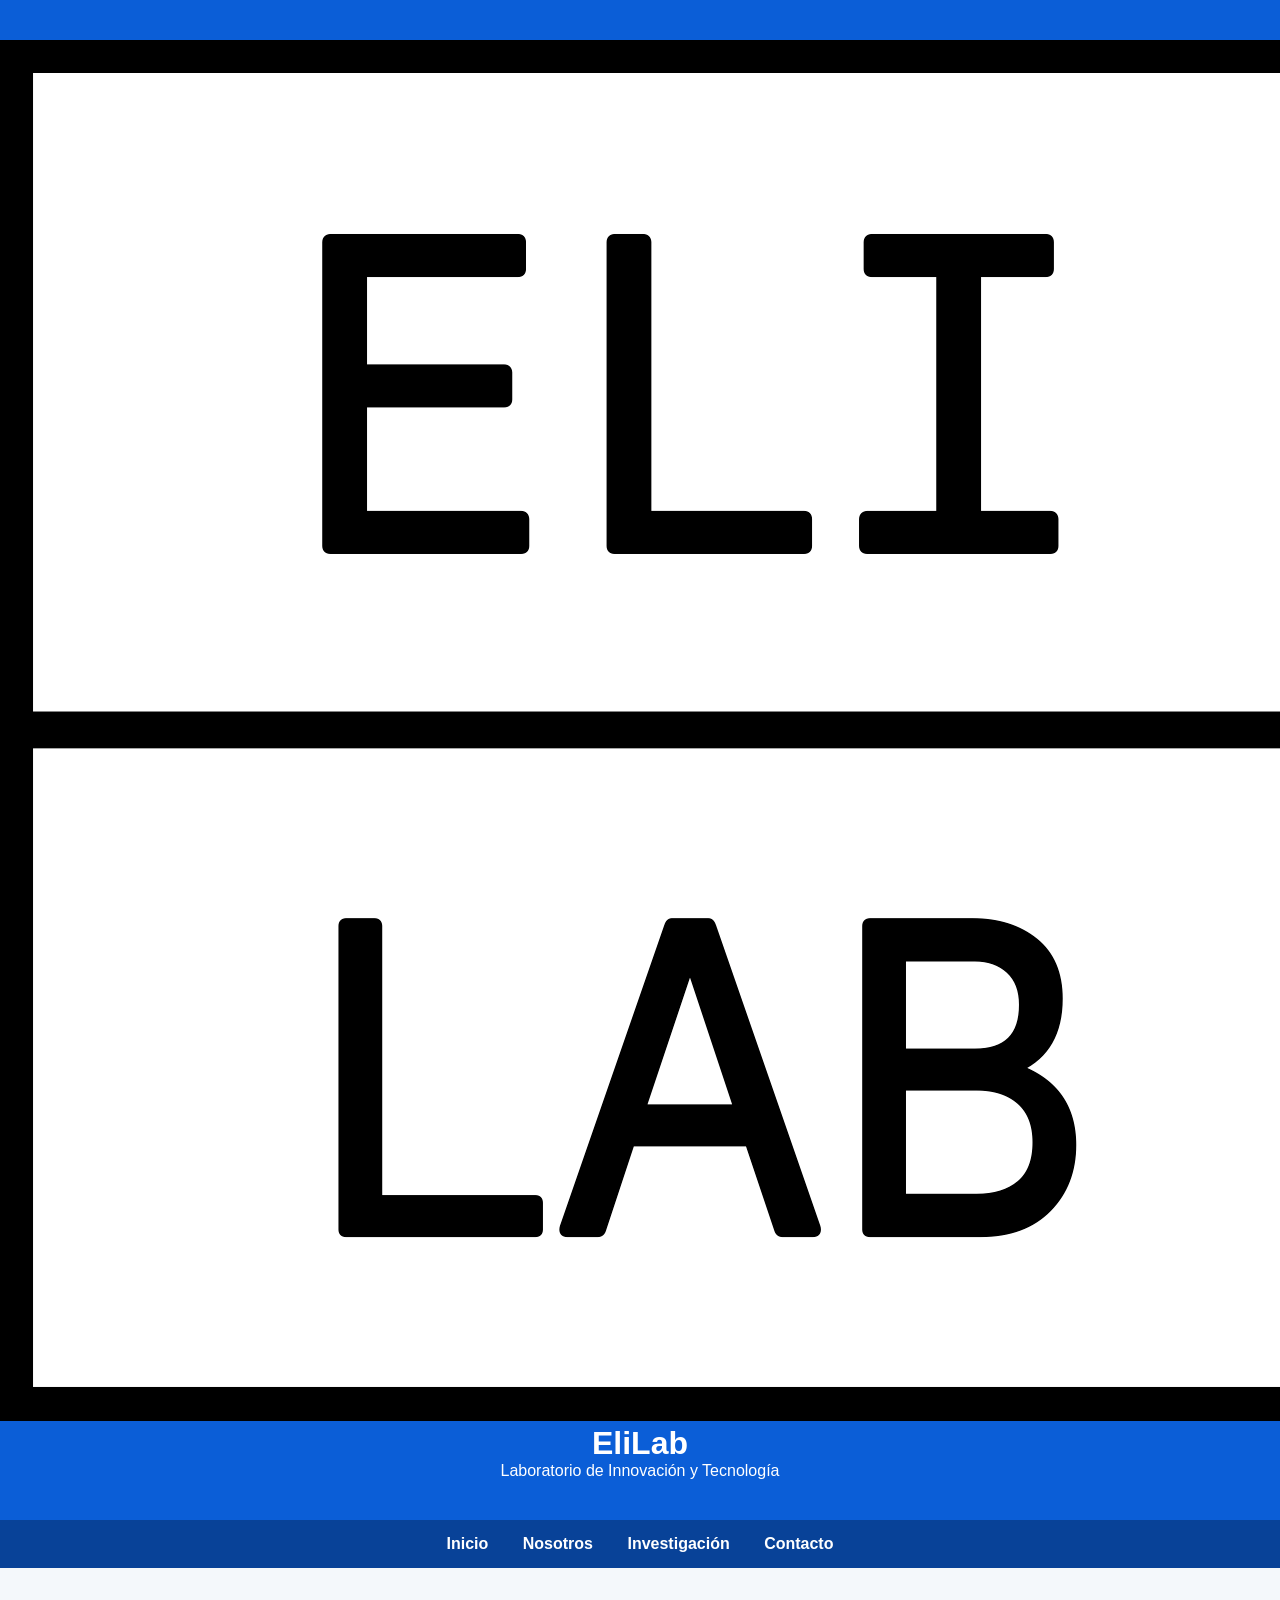
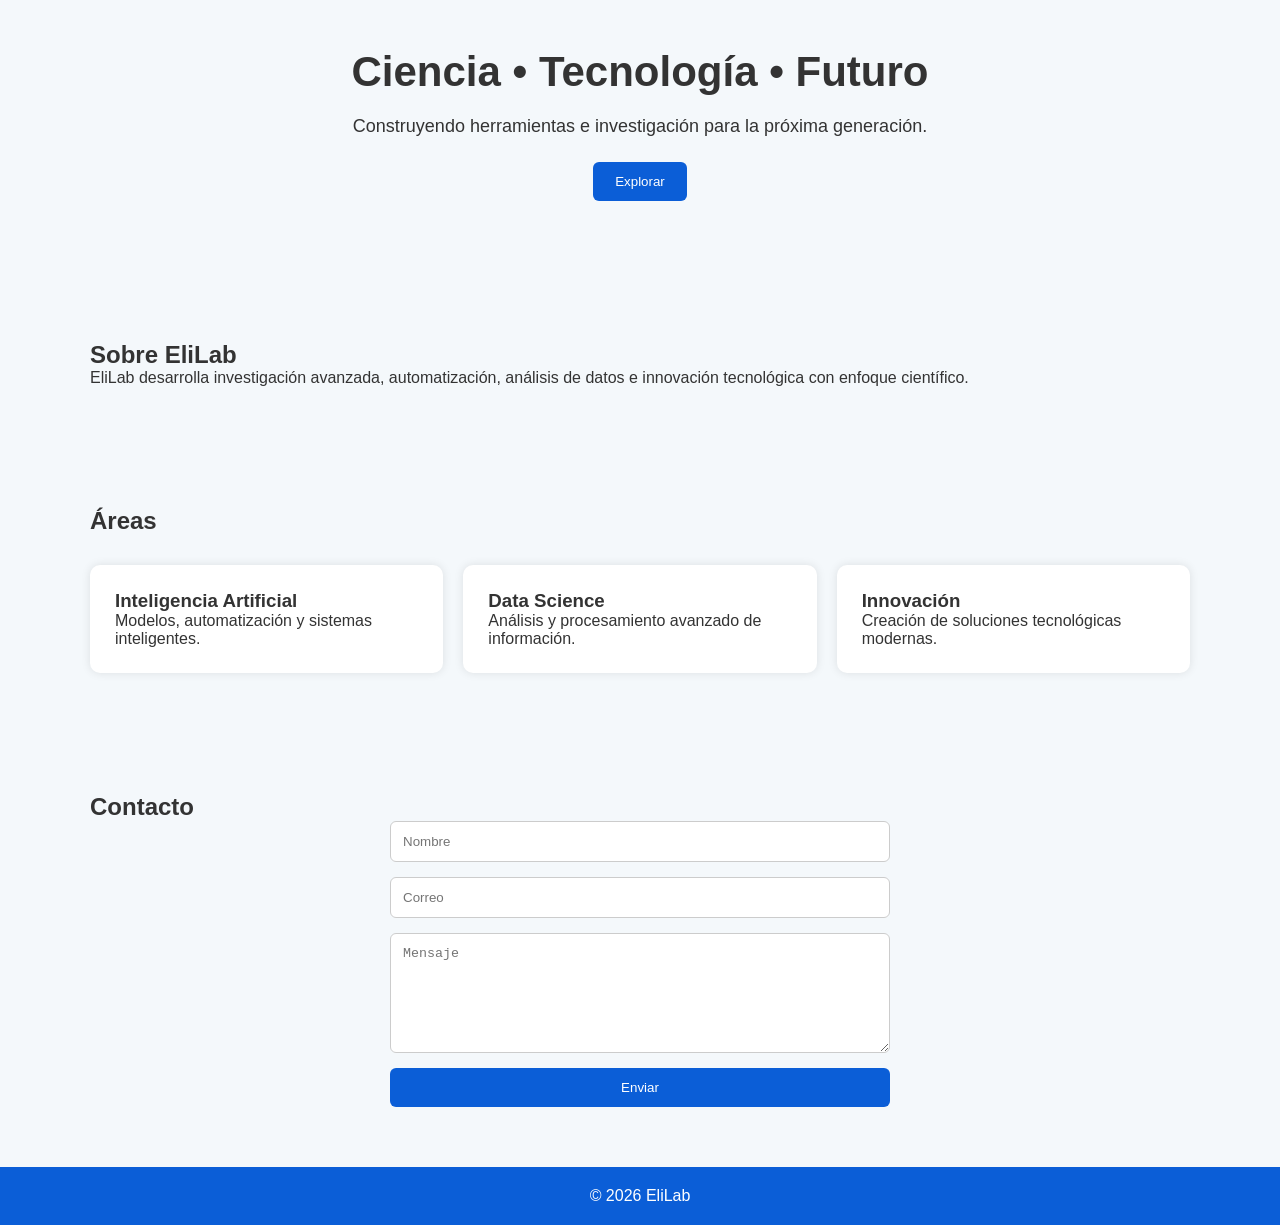
==== index.html @ 13e18154 "Update index.html" ====
<!DOCTYPE html>
<html lang="es">
<head>
    <meta charset="UTF-8">
    <meta name="viewport" content="width=device-width, initial-scale=1.0">

    <title>EliLab</title>

    <link rel="stylesheet" href="style.css">
</head>
<body>

    <header>

        <div class="header-content">

            <img src="assets/ELI_Square.png"
                 alt="EliLab Logo"
                 class="logo">

            <h1>EliLab</h1>

            <p>
                Laboratorio de Innovación y Tecnología
            </p>

        </div>

    </header>

    <nav>

        <a href="#inicio">Inicio</a>
        <a href="#sobre">Nosotros</a>
        <a href="#investigacion">Investigación</a>
        <a href="#contacto">Contacto</a>

    </nav>

    <section class="hero" id="inicio">

        <div class="hero-overlay"></div>

        <div class="hero-content">

            <h2>
                Ciencia • Tecnología • Futuro
            </h2>

            <p>
                Construyendo herramientas e investigación
                para la próxima generación.
            </p>

            <button onclick="mostrarMensaje()">
                Explorar
            </button>

        </div>

    </section>

    <section id="sobre">

        <div class="container">

            <h2>Sobre EliLab</h2>

            <p>
                EliLab desarrolla investigación avanzada,
                automatización, análisis de datos e innovación
                tecnológica con enfoque científico.
            </p>

        </div>

    </section>

    <section id="investigacion">

        <div class="container">

            <h2>Áreas</h2>

            <div class="cards">

                <div class="card">
                    <h3>Inteligencia Artificial</h3>
                    <p>Modelos, automatización y sistemas inteligentes.</p>
                </div>

                <div class="card">
                    <h3>Data Science</h3>
                    <p>Análisis y procesamiento avanzado de información.</p>
                </div>

                <div class="card">
                    <h3>Innovación</h3>
                    <p>Creación de soluciones tecnológicas modernas.</p>
                </div>

            </div>

        </div>

    </section>

    <section id="contacto">

        <div class="container">

            <h2>Contacto</h2>

            <form>

                <input type="text" placeholder="Nombre">

                <input type="email" placeholder="Correo">

                <textarea placeholder="Mensaje"></textarea>

                <button type="submit">
                    Enviar
                </button>

            </form>

        </div>

    </section>

    <footer>

        © 2026 EliLab

    </footer>

    <script src="script.js"></script>

</body>
</html>
---- style.css ----
* {
    margin: 0;
    padding: 0;
    box-sizing: border-box;
}

body {
    font-family: Arial, sans-serif;
    background: #f4f8fb;
    color: #333;
}

.container {
    width: 90%;
    max-width: 1100px;
    margin: auto;
}

header {
    background: #0b5ed7;
    color: white;
    padding: 40px 0;
    text-align: center;
}

nav {
    background: #084298;
    padding: 15px;
    text-align: center;
}

nav a {
    color: white;
    text-decoration: none;
    margin: 0 15px;
    font-weight: bold;
}

.hero {
    padding: 80px 20px;
    text-align: center;
}

.hero h2 {
    font-size: 42px;
    margin-bottom: 20px;
}

.hero p {
    font-size: 18px;
    margin-bottom: 25px;
}

button {
    background: #0b5ed7;
    color: white;
    border: none;
    padding: 12px 22px;
    border-radius: 6px;
    cursor: pointer;
}

button:hover {
    background: #084298;
}

section {
    padding: 60px 20px;
}

.cards {
    display: flex;
    gap: 20px;
    margin-top: 30px;
    flex-wrap: wrap;
}

.card {
    background: white;
    padding: 25px;
    flex: 1;
    min-width: 250px;
    border-radius: 10px;
    box-shadow: 0 0 10px rgba(0,0,0,0.1);
}

form {
    display: flex;
    flex-direction: column;
    gap: 15px;
    max-width: 500px;
    margin: auto;
}

input,
textarea {
    padding: 12px;
    border: 1px solid #ccc;
    border-radius: 6px;
}

textarea {
    min-height: 120px;
}

footer {
    background: #0b5ed7;
    color: white;
    text-align: center;
    padding: 20px;
}
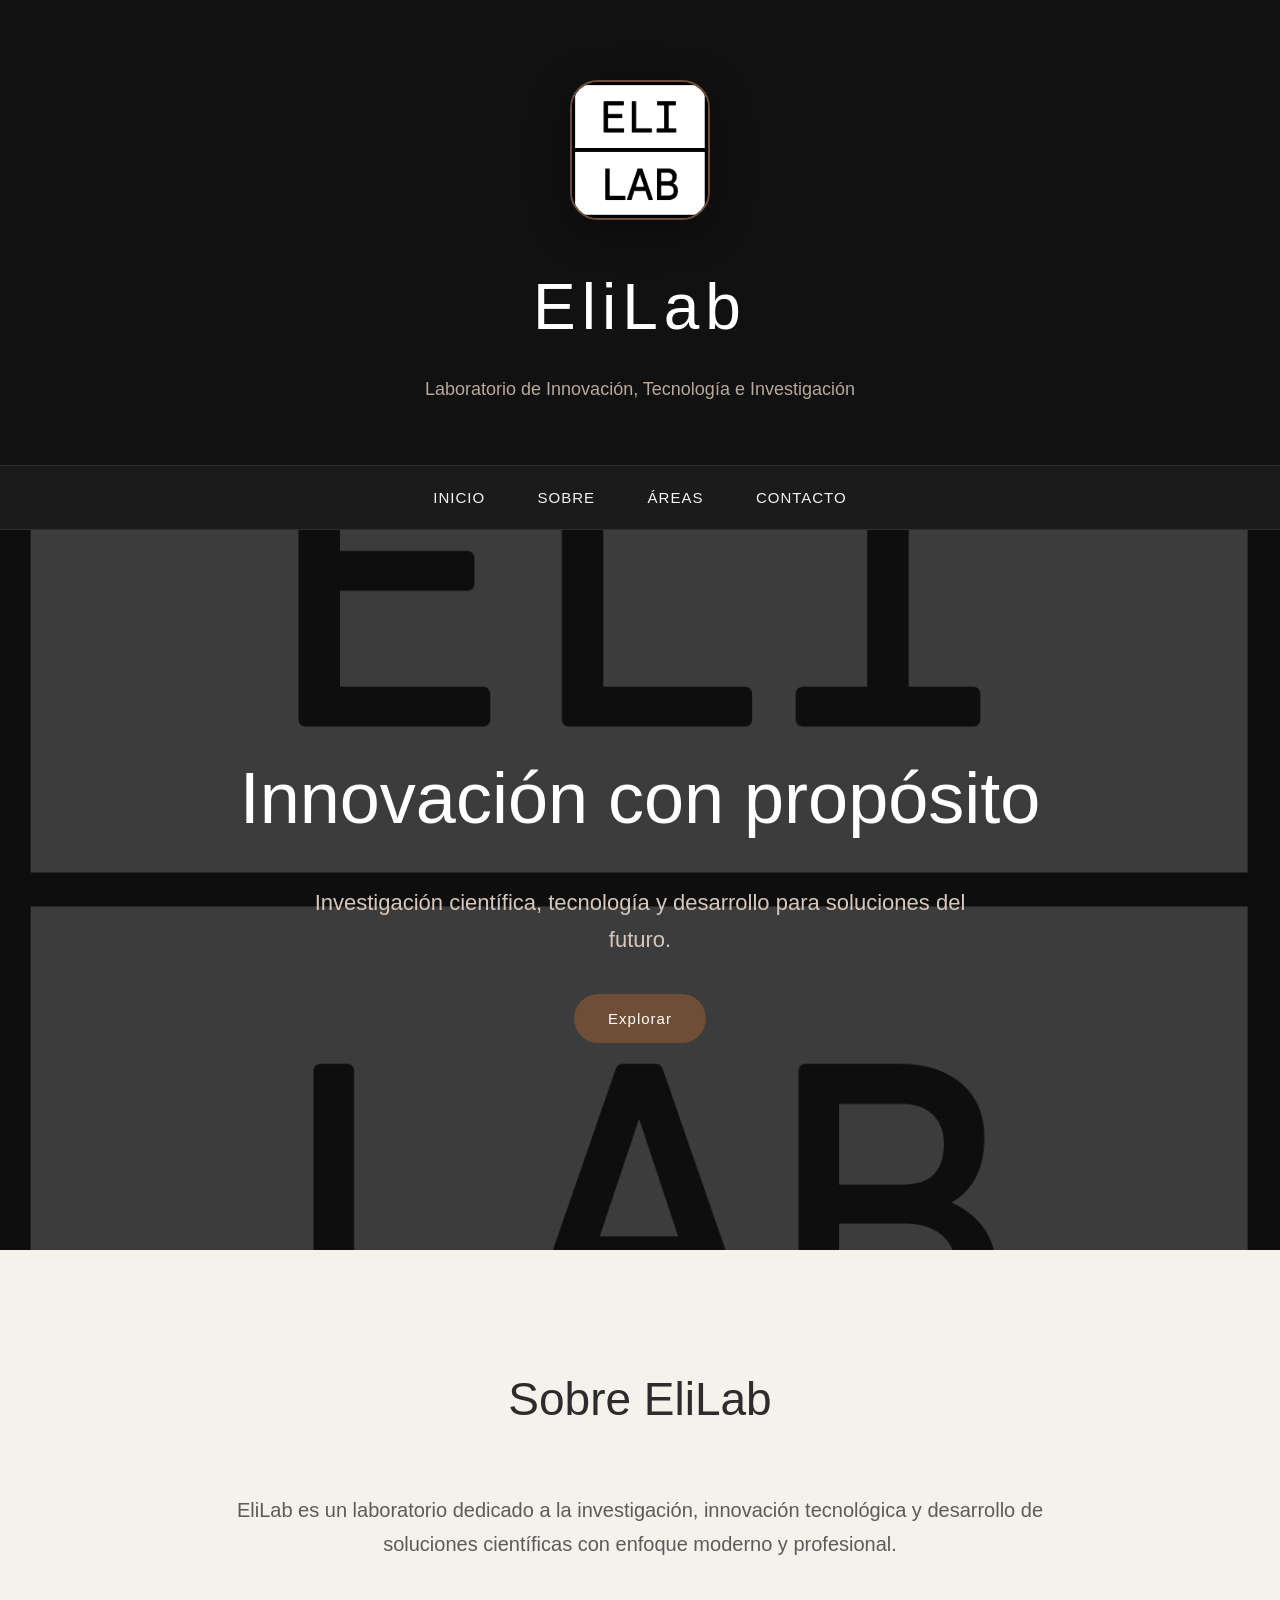
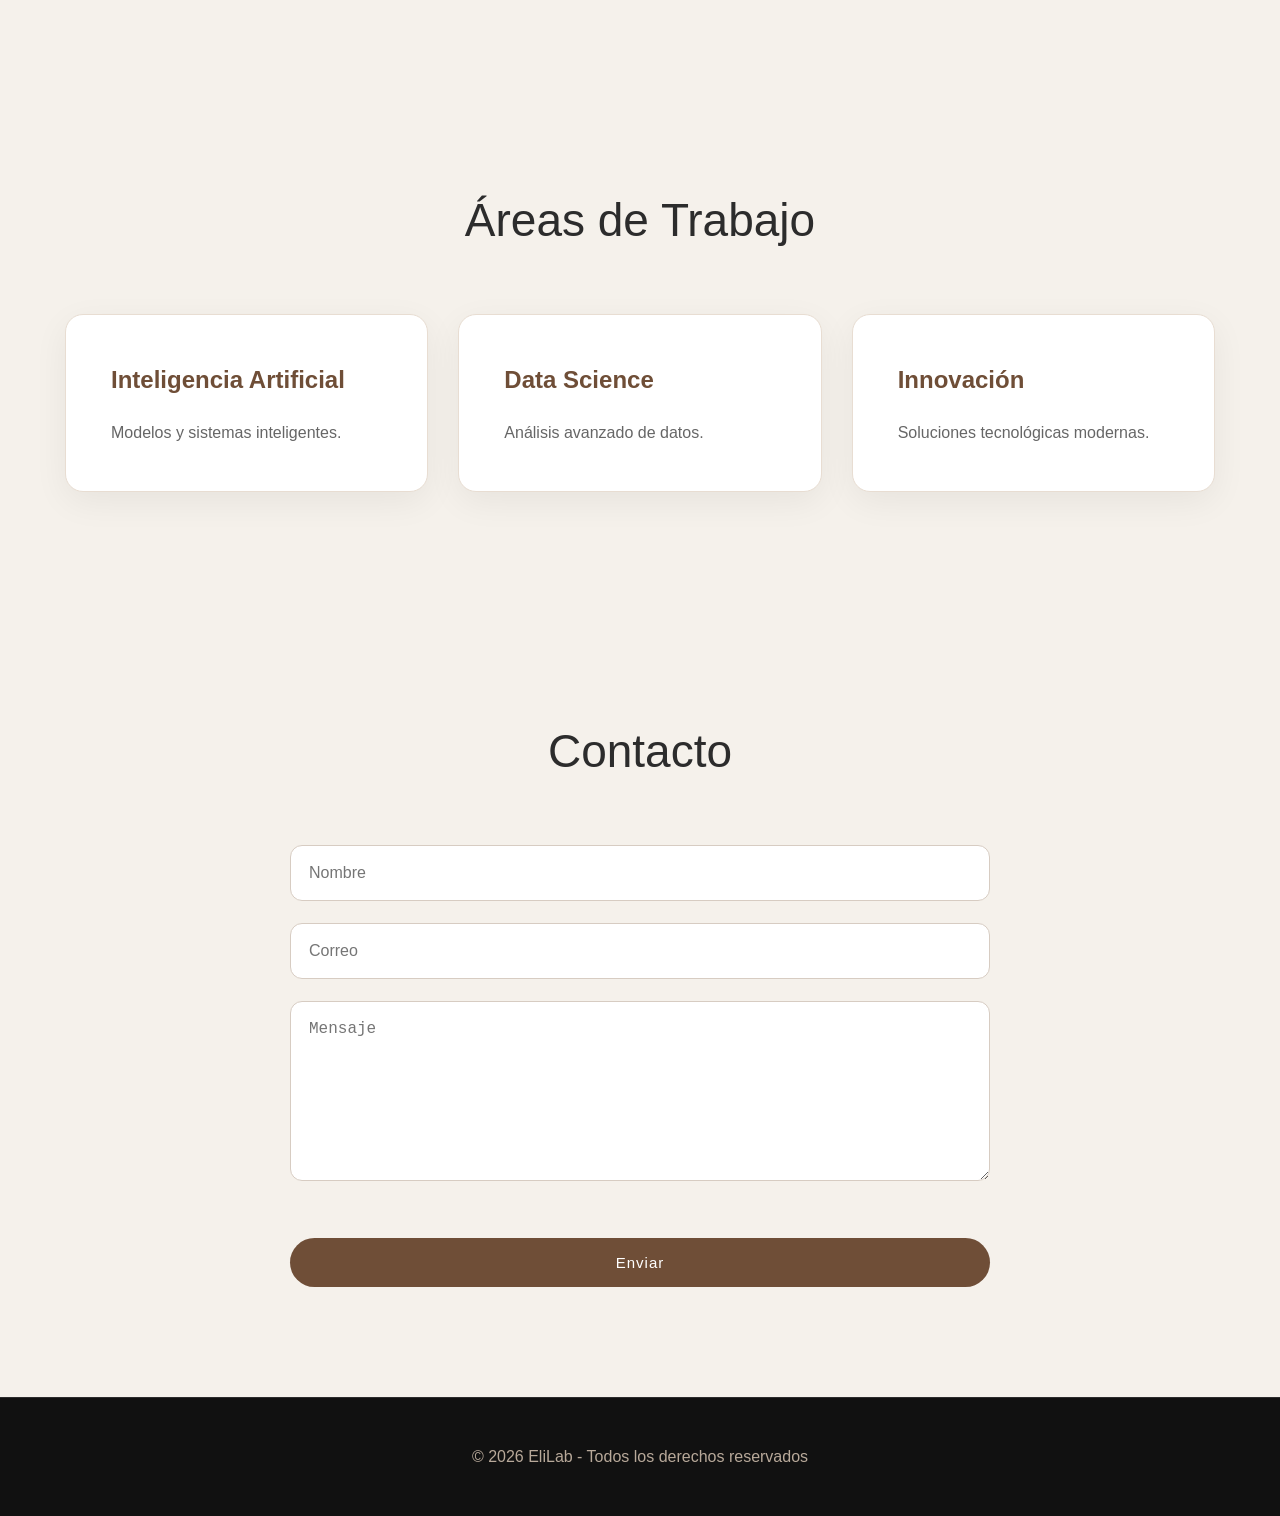
==== commit fc493e0c: "Update index.html" ====
--- a/index.html
+++ b/index.html
@@ -10,46 +10,37 @@
 </head>
 <body>
 
+    <!-- HEADER -->
     <header>
 
-        <div class="header-content">
+        <img src="assets/ELI_Square.png"
+             alt="EliLab Logo"
+             class="logo">
 
-            <img src="assets/ELI_Square.png"
-                 alt="EliLab Logo"
-                 class="logo">
+        <h1>EliLab</h1>
 
-            <h1>EliLab</h1>
-
-            <p>
-                Laboratorio de Innovación y Tecnología
-            </p>
-
-        </div>
+        <p>Laboratorio de Innovación, Tecnología e Investigación</p>
 
     </header>
 
+    <!-- NAV -->
     <nav>
-
         <a href="#inicio">Inicio</a>
-        <a href="#sobre">Nosotros</a>
-        <a href="#investigacion">Investigación</a>
+        <a href="#sobre">Sobre</a>
+        <a href="#areas">Áreas</a>
         <a href="#contacto">Contacto</a>
-
     </nav>
 
+    <!-- HERO -->
     <section class="hero" id="inicio">
-
-        <div class="hero-overlay"></div>
 
         <div class="hero-content">
 
-            <h2>
-                Ciencia • Tecnología • Futuro
-            </h2>
+            <h2>Innovación con propósito</h2>
 
             <p>
-                Construyendo herramientas e investigación
-                para la próxima generación.
+                Investigación científica, tecnología y desarrollo
+                para soluciones del futuro.
             </p>
 
             <button onclick="mostrarMensaje()">
@@ -60,6 +51,7 @@
 
     </section>
 
+    <!-- SOBRE -->
     <section id="sobre">
 
         <div class="container">
@@ -67,36 +59,37 @@
             <h2>Sobre EliLab</h2>
 
             <p>
-                EliLab desarrolla investigación avanzada,
-                automatización, análisis de datos e innovación
-                tecnológica con enfoque científico.
+                EliLab es un laboratorio dedicado a la investigación,
+                innovación tecnológica y desarrollo de soluciones científicas
+                con enfoque moderno y profesional.
             </p>
 
         </div>
 
     </section>
 
-    <section id="investigacion">
+    <!-- ÁREAS -->
+    <section id="areas">
 
         <div class="container">
 
-            <h2>Áreas</h2>
+            <h2>Áreas de Trabajo</h2>
 
             <div class="cards">
 
                 <div class="card">
                     <h3>Inteligencia Artificial</h3>
-                    <p>Modelos, automatización y sistemas inteligentes.</p>
+                    <p>Modelos y sistemas inteligentes.</p>
                 </div>
 
                 <div class="card">
                     <h3>Data Science</h3>
-                    <p>Análisis y procesamiento avanzado de información.</p>
+                    <p>Análisis avanzado de datos.</p>
                 </div>
 
                 <div class="card">
                     <h3>Innovación</h3>
-                    <p>Creación de soluciones tecnológicas modernas.</p>
+                    <p>Soluciones tecnológicas modernas.</p>
                 </div>
 
             </div>
@@ -105,6 +98,7 @@
 
     </section>
 
+    <!-- CONTACTO -->
     <section id="contacto">
 
         <div class="container">
@@ -113,15 +107,13 @@
 
             <form>
 
-                <input type="text" placeholder="Nombre">
+                <input type="text" placeholder="Nombre" required>
 
-                <input type="email" placeholder="Correo">
+                <input type="email" placeholder="Correo" required>
 
-                <textarea placeholder="Mensaje"></textarea>
+                <textarea placeholder="Mensaje" required></textarea>
 
-                <button type="submit">
-                    Enviar
-                </button>
+                <button type="submit">Enviar</button>
 
             </form>
 
@@ -129,10 +121,9 @@
 
     </section>
 
+    <!-- FOOTER -->
     <footer>
-
-        © 2026 EliLab
-
+        © 2026 EliLab - Todos los derechos reservados
     </footer>
 
     <script src="script.js"></script>
--- a/style.css
+++ b/style.css
@@ -1,111 +1,304 @@
-* {
-    margin: 0;
-    padding: 0;
-    box-sizing: border-box;
-}
-
-body {
-    font-family: Arial, sans-serif;
-    background: #f4f8fb;
-    color: #333;
-}
-
-.container {
-    width: 90%;
-    max-width: 1100px;
-    margin: auto;
-}
-
-header {
-    background: #0b5ed7;
-    color: white;
-    padding: 40px 0;
-    text-align: center;
-}
-
-nav {
-    background: #084298;
-    padding: 15px;
-    text-align: center;
-}
-
-nav a {
-    color: white;
-    text-decoration: none;
-    margin: 0 15px;
-    font-weight: bold;
-}
-
-.hero {
-    padding: 80px 20px;
-    text-align: center;
-}
-
-.hero h2 {
-    font-size: 42px;
-    margin-bottom: 20px;
-}
-
-.hero p {
-    font-size: 18px;
-    margin-bottom: 25px;
-}
-
-button {
-    background: #0b5ed7;
-    color: white;
-    border: none;
-    padding: 12px 22px;
-    border-radius: 6px;
-    cursor: pointer;
-}
-
-button:hover {
-    background: #084298;
-}
-
-section {
-    padding: 60px 20px;
-}
-
-.cards {
-    display: flex;
-    gap: 20px;
-    margin-top: 30px;
-    flex-wrap: wrap;
-}
-
-.card {
-    background: white;
-    padding: 25px;
-    flex: 1;
-    min-width: 250px;
-    border-radius: 10px;
-    box-shadow: 0 0 10px rgba(0,0,0,0.1);
-}
-
-form {
-    display: flex;
-    flex-direction: column;
-    gap: 15px;
-    max-width: 500px;
-    margin: auto;
+*{
+    margin:0;
+    padding:0;
+    box-sizing:border-box;
+}
+
+html{
+    scroll-behavior:smooth;
+}
+
+body{
+    font-family: "Segoe UI", Arial, sans-serif;
+    background:#f5f1eb;
+    color:#1c1c1c;
+    line-height:1.7;
+}
+
+/* HEADER */
+
+header{
+    background:#111111;
+    color:white;
+    padding:80px 20px 60px;
+    text-align:center;
+    border-bottom:1px solid #2b2b2b;
+}
+
+.logo{
+    width:140px;
+    height:140px;
+    object-fit:cover;
+    border-radius:28px;
+
+    margin-bottom:25px;
+
+    border:2px solid #6f4e37;
+
+    background:white;
+
+    box-shadow:
+    0 10px 40px rgba(0,0,0,0.4);
+
+    transition:0.4s;
+}
+
+.logo:hover{
+    transform:scale(1.05);
+}
+
+header h1{
+    font-size:64px;
+    letter-spacing:6px;
+    font-weight:300;
+    color:#ffffff;
+}
+
+header p{
+    margin-top:12px;
+    color:#b8a99a;
+    font-size:18px;
+}
+
+/* NAV */
+
+nav{
+    background:#1b1b1b;
+    text-align:center;
+    padding:18px;
+
+    position:sticky;
+    top:0;
+    z-index:999;
+
+    border-bottom:1px solid #2f2f2f;
+}
+
+nav a{
+    color:#f3f3f3;
+    text-decoration:none;
+    margin:0 24px;
+    font-size:15px;
+    letter-spacing:1px;
+    text-transform:uppercase;
+    transition:0.3s;
+}
+
+nav a:hover{
+    color:#a67b5b;
+}
+
+/* HERO */
+
+.hero{
+    min-height:80vh;
+
+    display:flex;
+    justify-content:center;
+    align-items:center;
+
+    text-align:center;
+
+    padding:80px 20px;
+
+    background:
+    linear-gradient(
+        rgba(17,17,17,0.82),
+        rgba(17,17,17,0.82)
+    ),
+    url("assets/ELI_Square.png");
+
+    background-size:cover;
+    background-position:center;
+}
+
+.hero-content{
+    max-width:850px;
+}
+
+.hero h2{
+    font-size:72px;
+    font-weight:200;
+    color:white;
+
+    margin-bottom:25px;
+}
+
+.hero p{
+    color:#d7c7ba;
+    font-size:22px;
+
+    max-width:700px;
+    margin:auto;
+}
+
+/* BUTTON */
+
+button{
+    margin-top:35px;
+
+    background:#6f4e37;
+    color:white;
+
+    border:none;
+
+    padding:16px 34px;
+
+    border-radius:50px;
+
+    font-size:15px;
+    letter-spacing:1px;
+
+    cursor:pointer;
+
+    transition:0.3s;
+}
+
+button:hover{
+    background:#8b6547;
+    transform:translateY(-2px);
+}
+
+/* SECTIONS */
+
+section{
+    padding:110px 20px;
+}
+
+.container{
+    max-width:1150px;
+    margin:auto;
+}
+
+section h2{
+    text-align:center;
+
+    font-size:46px;
+    font-weight:300;
+
+    margin-bottom:55px;
+
+    color:#2c2c2c;
+}
+
+/* SOBRE */
+
+#sobre p{
+    max-width:850px;
+    margin:auto;
+
+    text-align:center;
+
+    font-size:20px;
+
+    color:#5b5b5b;
+}
+
+/* CARDS */
+
+.cards{
+    display:flex;
+    gap:30px;
+    flex-wrap:wrap;
+}
+
+.card{
+    flex:1;
+    min-width:260px;
+
+    background:white;
+
+    padding:45px;
+
+    border-radius:18px;
+
+    border:1px solid #e8ddd2;
+
+    box-shadow:
+    0 10px 35px rgba(0,0,0,0.06);
+
+    transition:0.35s;
+}
+
+.card:hover{
+    transform:translateY(-10px);
+
+    box-shadow:
+    0 15px 45px rgba(0,0,0,0.12);
+}
+
+.card h3{
+    margin-bottom:18px;
+
+    color:#6f4e37;
+
+    font-size:24px;
+}
+
+.card p{
+    color:#666;
+}
+
+/* CONTACT */
+
+form{
+    max-width:700px;
+    margin:auto;
+
+    display:flex;
+    flex-direction:column;
+    gap:22px;
 }
 
 input,
-textarea {
-    padding: 12px;
-    border: 1px solid #ccc;
-    border-radius: 6px;
-}
-
-textarea {
-    min-height: 120px;
-}
-
-footer {
-    background: #0b5ed7;
-    color: white;
-    text-align: center;
-    padding: 20px;
-}+textarea{
+    padding:18px;
+
+    border-radius:12px;
+
+    border:1px solid #d7ccc2;
+
+    background:white;
+
+    font-size:16px;
+}
+
+textarea{
+    min-height:180px;
+}
+
+/* FOOTER */
+
+footer{
+    background:#111111;
+
+    color:#b8a99a;
+
+    text-align:center;
+
+    padding:45px;
+
+    border-top:1px solid #2d2d2d;
+}
+
+/* RESPONSIVE */
+
+@media(max-width:768px){
+
+    header h1{
+        font-size:42px;
+    }
+
+    .hero h2{
+        font-size:44px;
+    }
+
+    .hero p{
+        font-size:18px;
+    }
+
+    .cards{
+        flex-direction:column;
+    }
+
+}
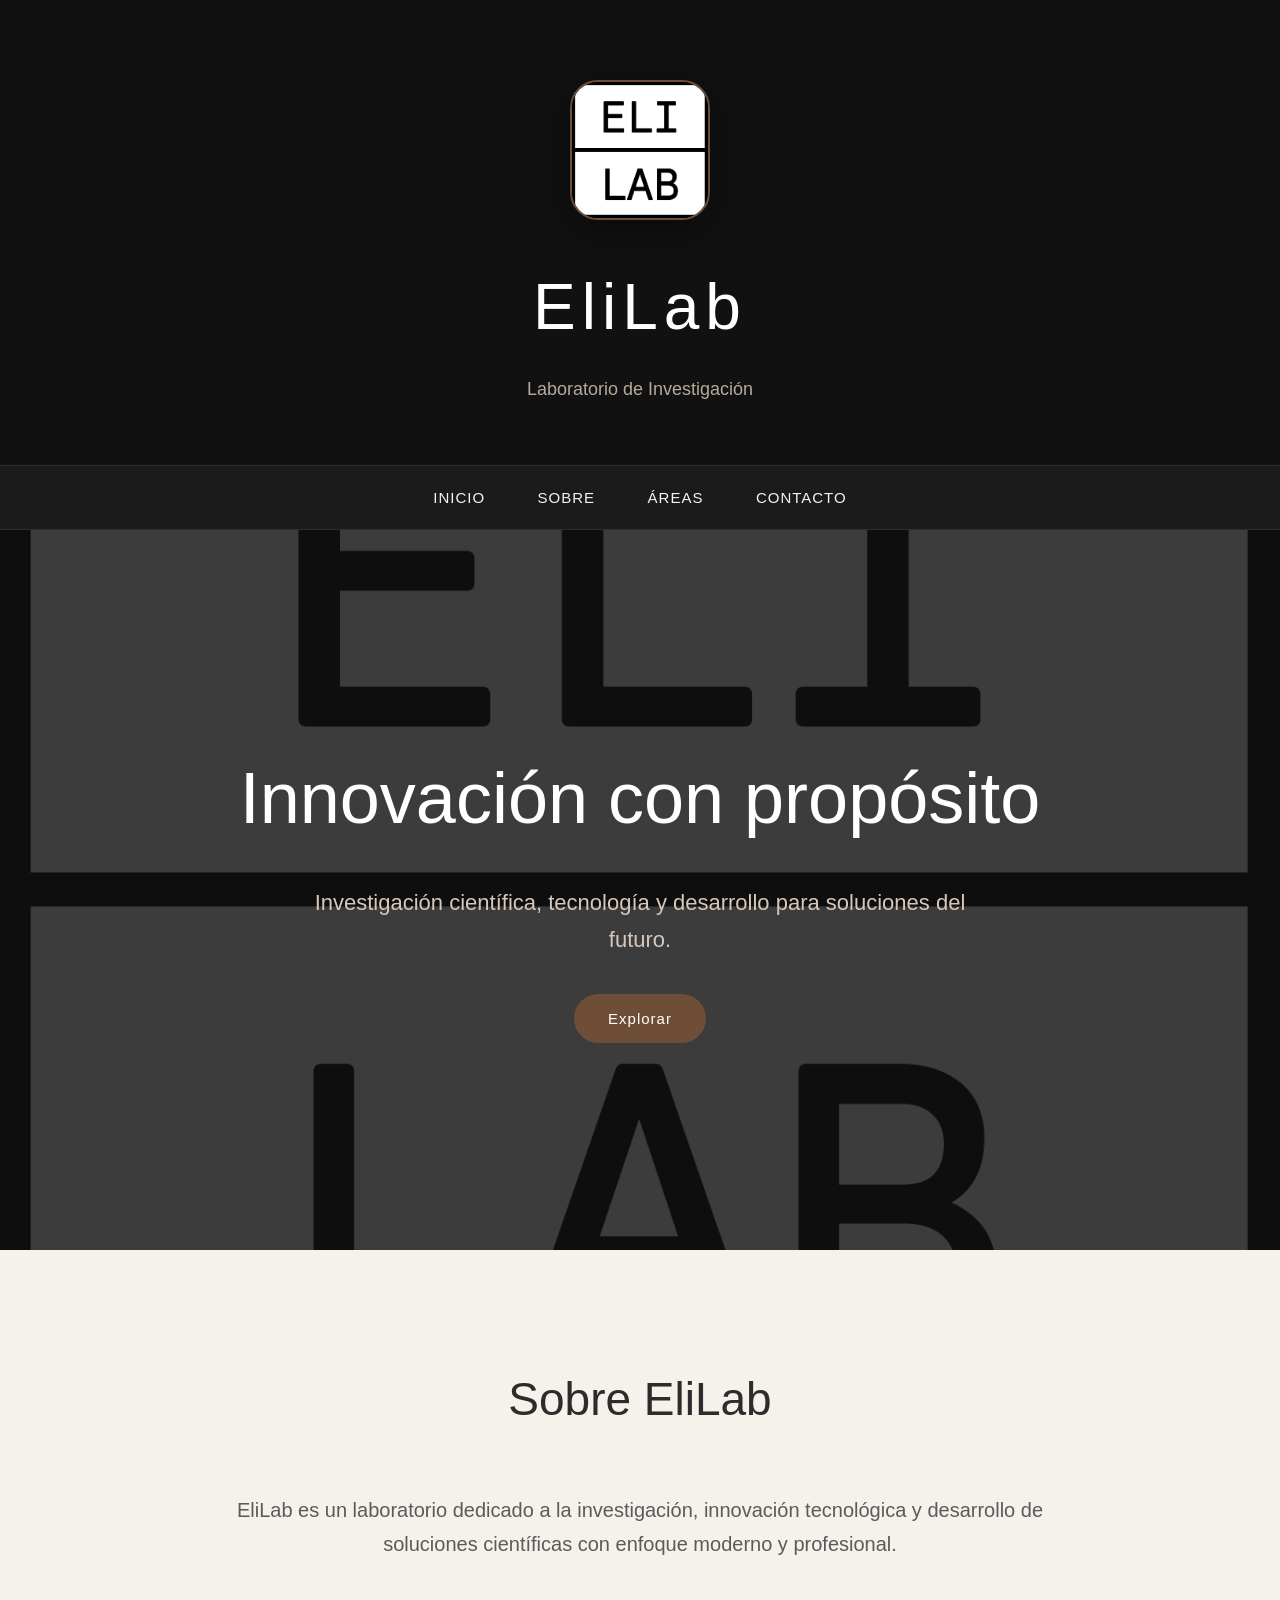
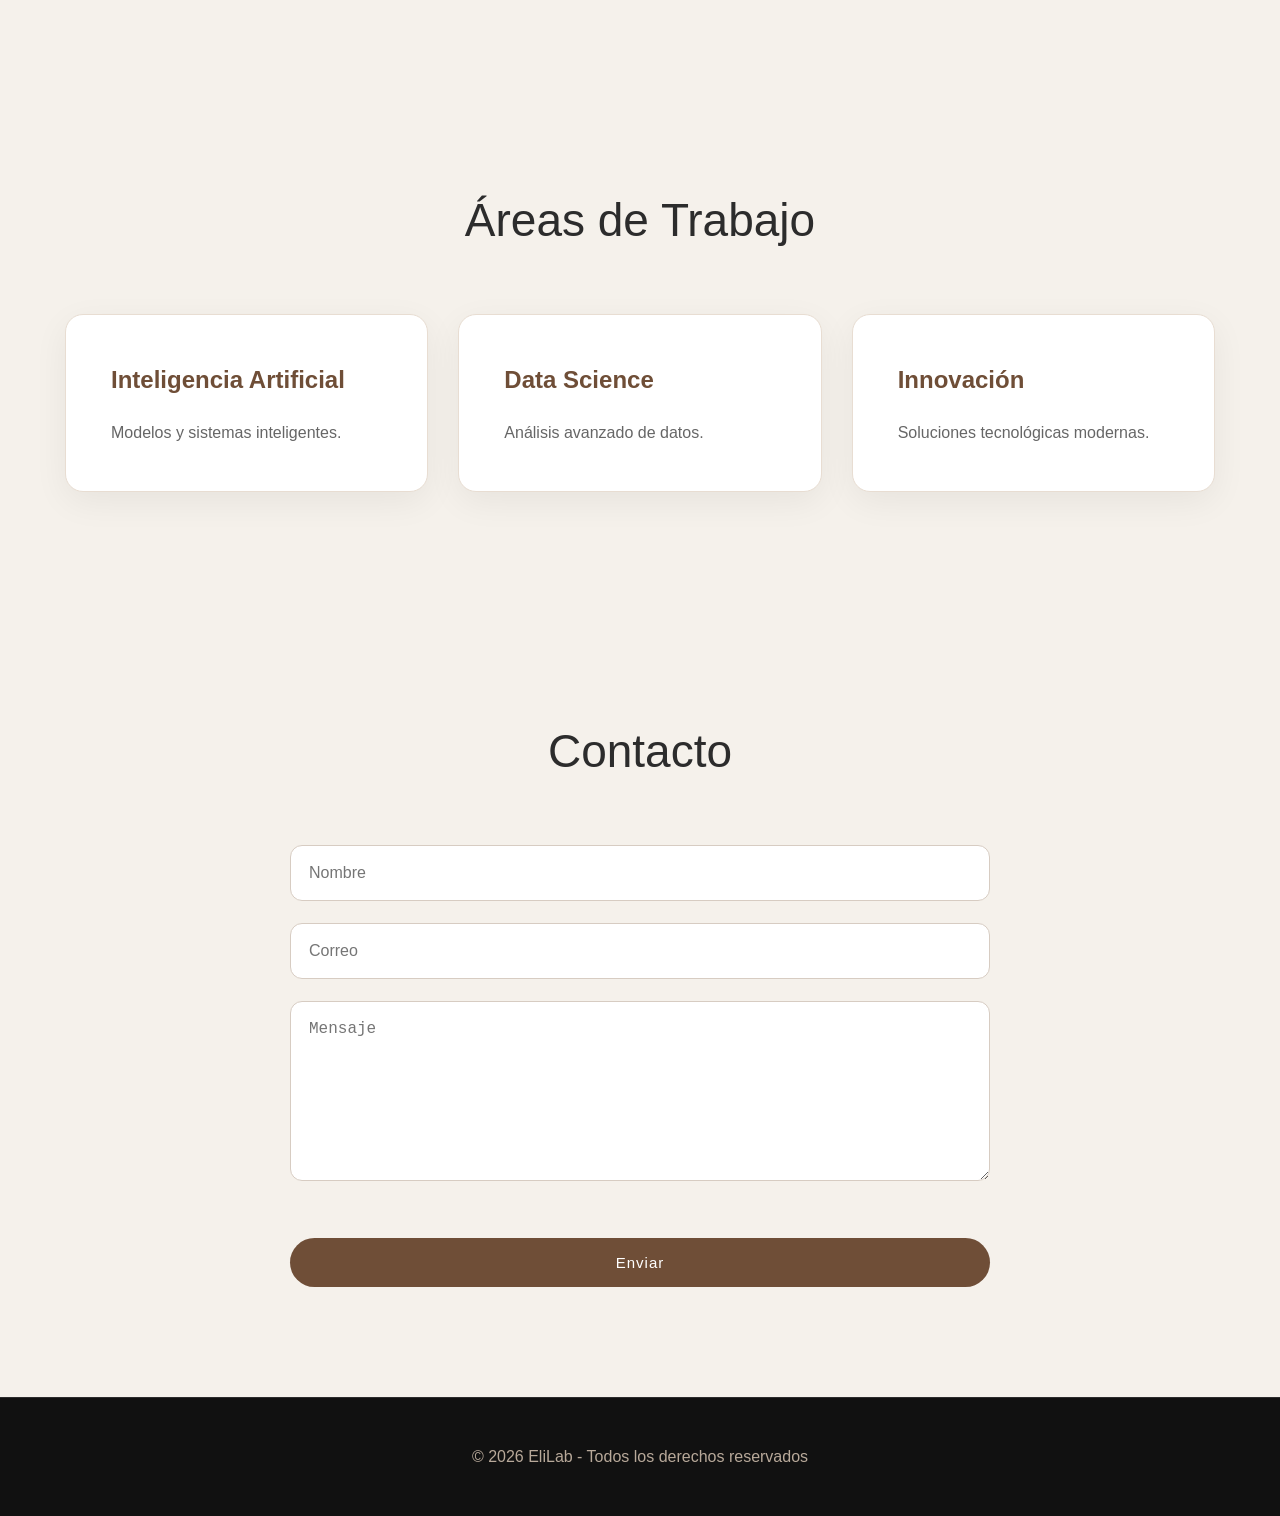
==== commit f1bef670: "Update index.html" ====
--- a/index.html
+++ b/index.html
@@ -19,7 +19,7 @@
 
         <h1>EliLab</h1>
 
-        <p>Laboratorio de Innovación, Tecnología e Investigación</p>
+        <p>Laboratorio de Investigación </p>
 
     </header>
 
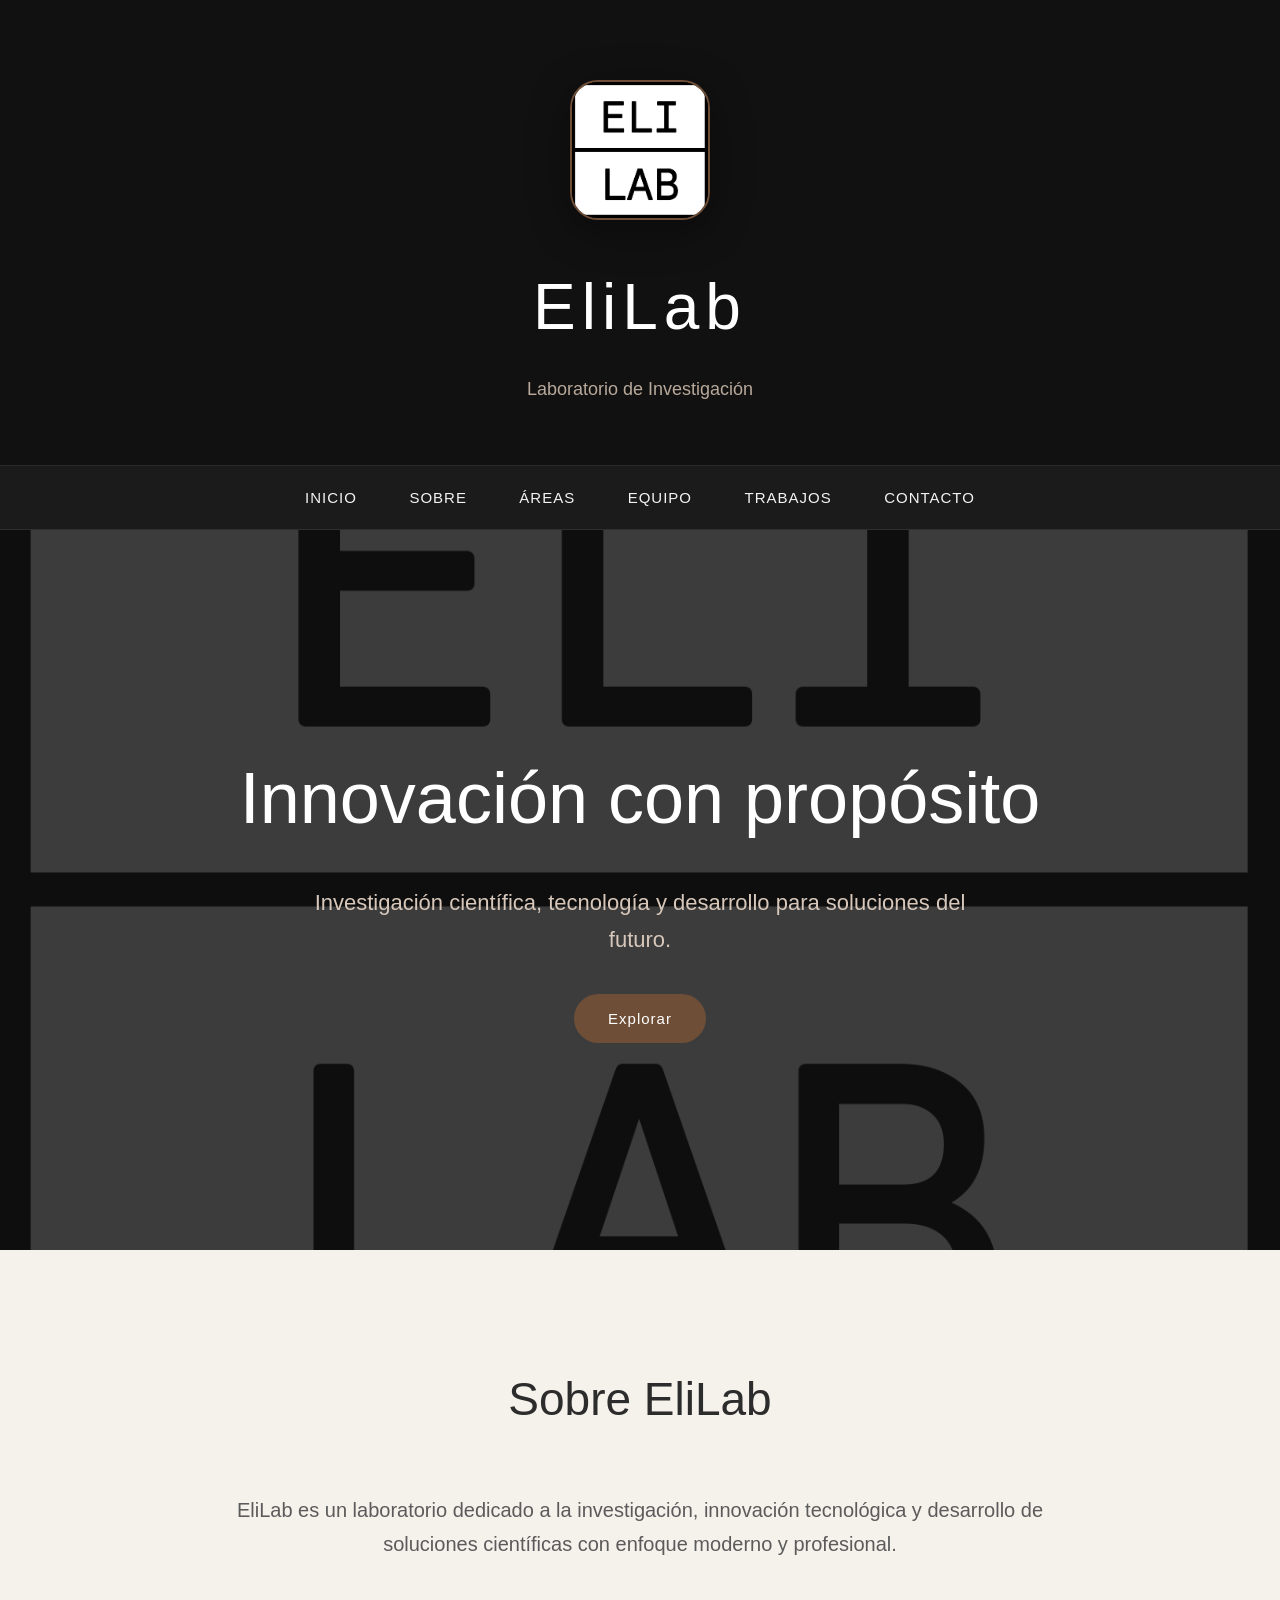
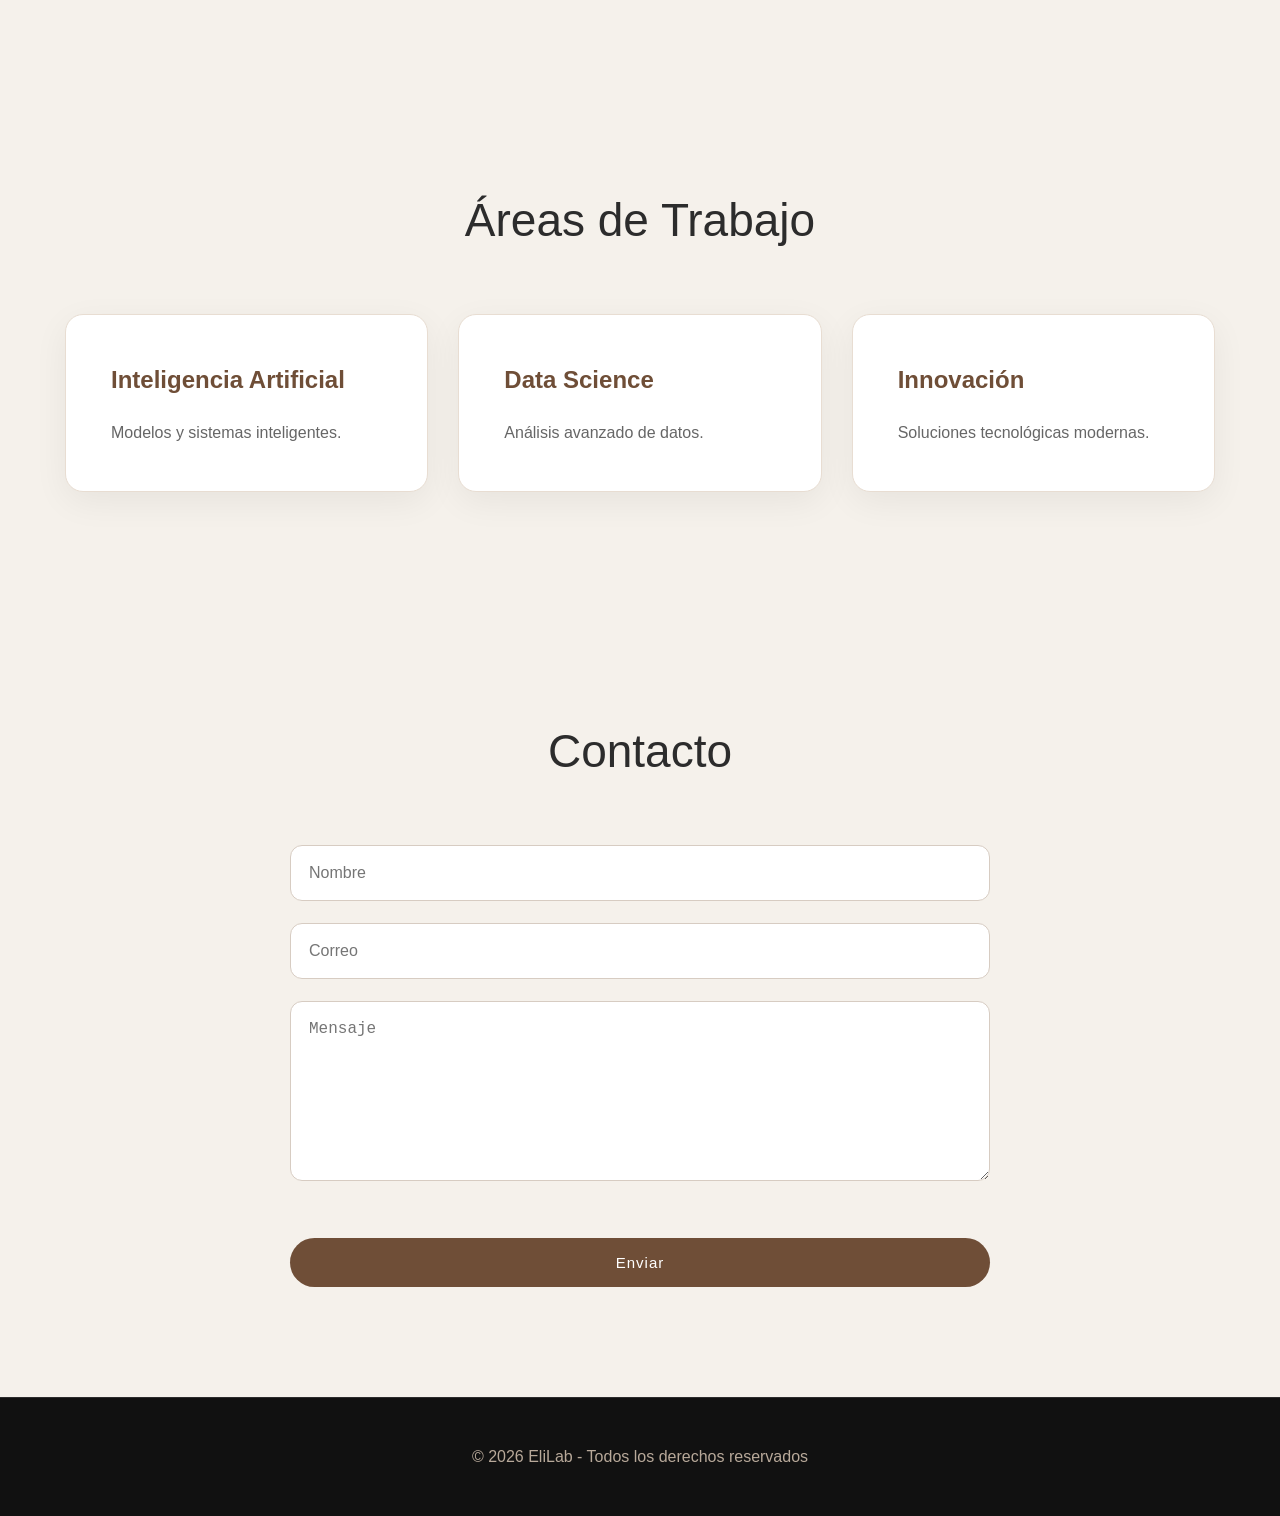
==== commit 6ce768b9: "Update index.html" ====
--- a/index.html
+++ b/index.html
@@ -26,8 +26,10 @@
     <!-- NAV -->
     <nav>
         <a href="#inicio">Inicio</a>
-        <a href="#sobre">Sobre</a>
-        <a href="#areas">Áreas</a>
+        <a href="#sobre.html">Sobre</a>
+        <a href="#areas.html">Áreas</a>
+        <a href="equipo.html">Equipo</a>
+        <a href="trabajos.html">Trabajos</a>
         <a href="#contacto">Contacto</a>
     </nav>
 
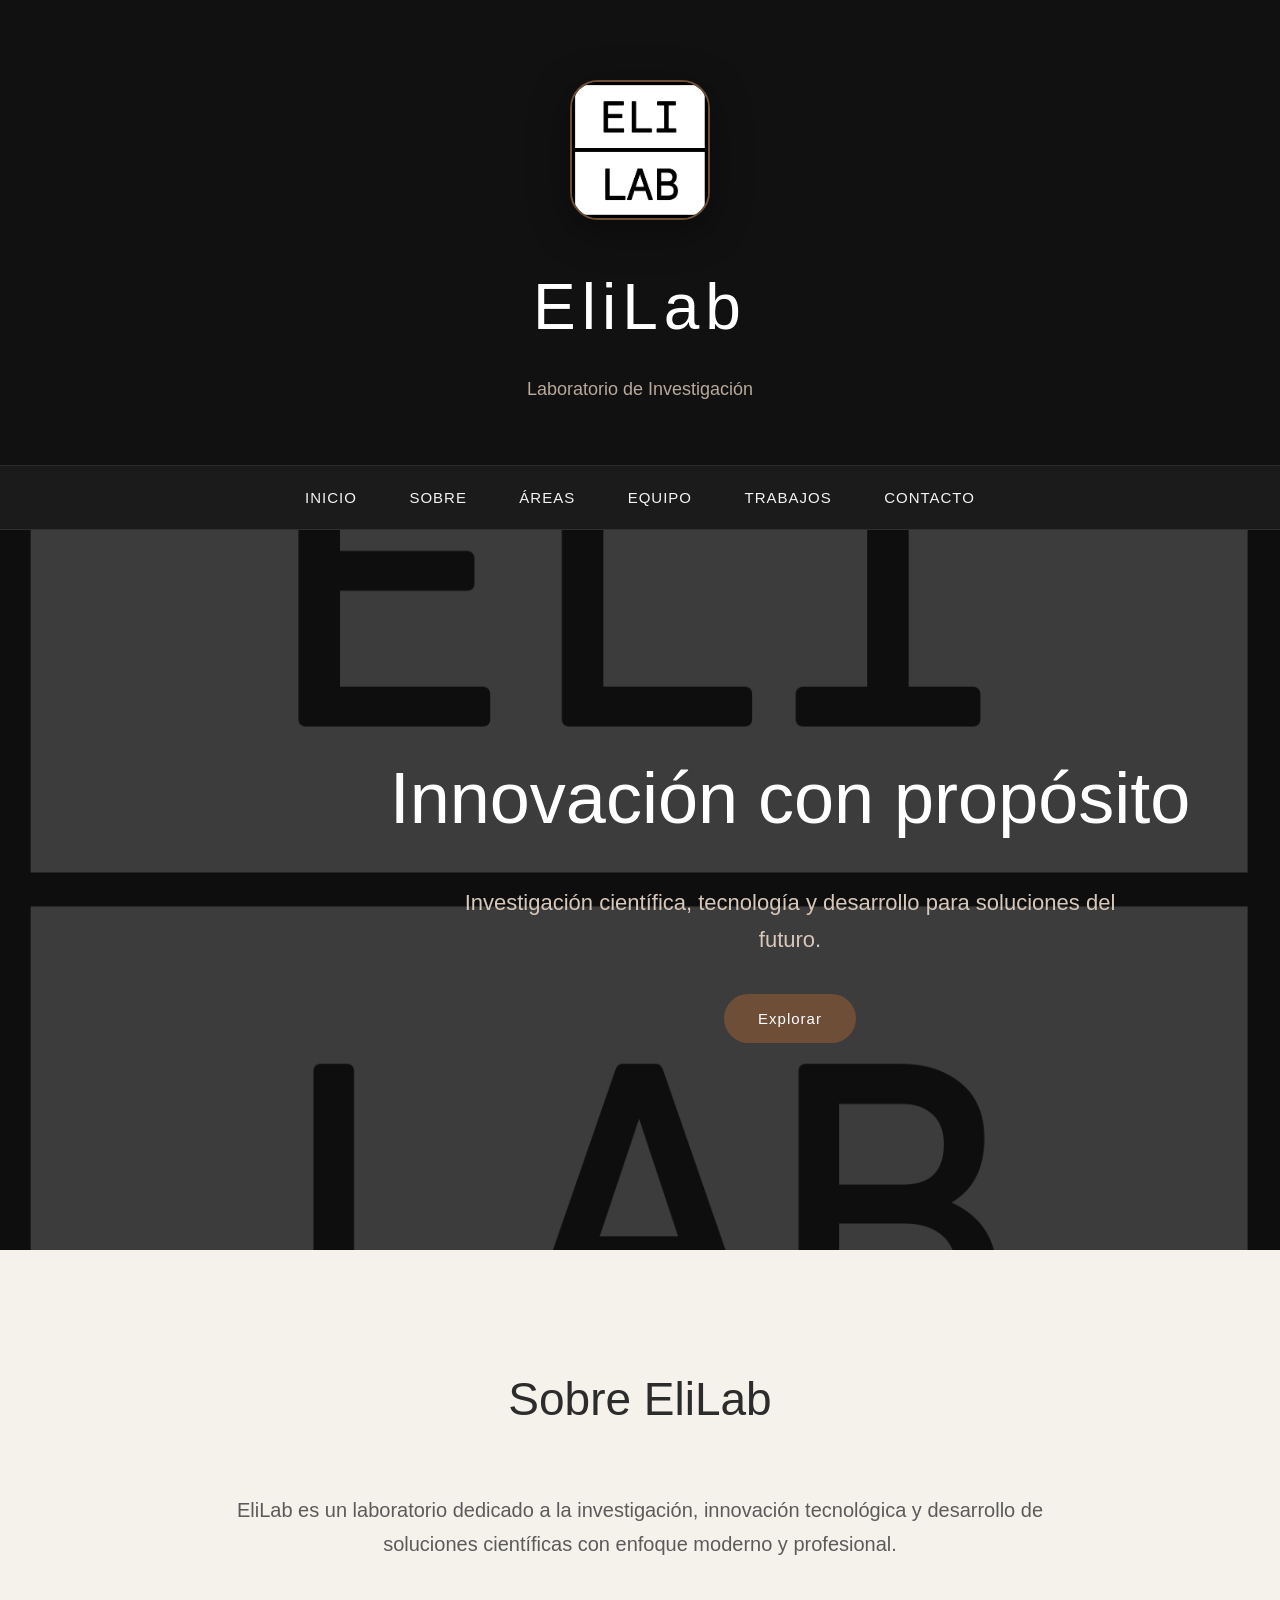
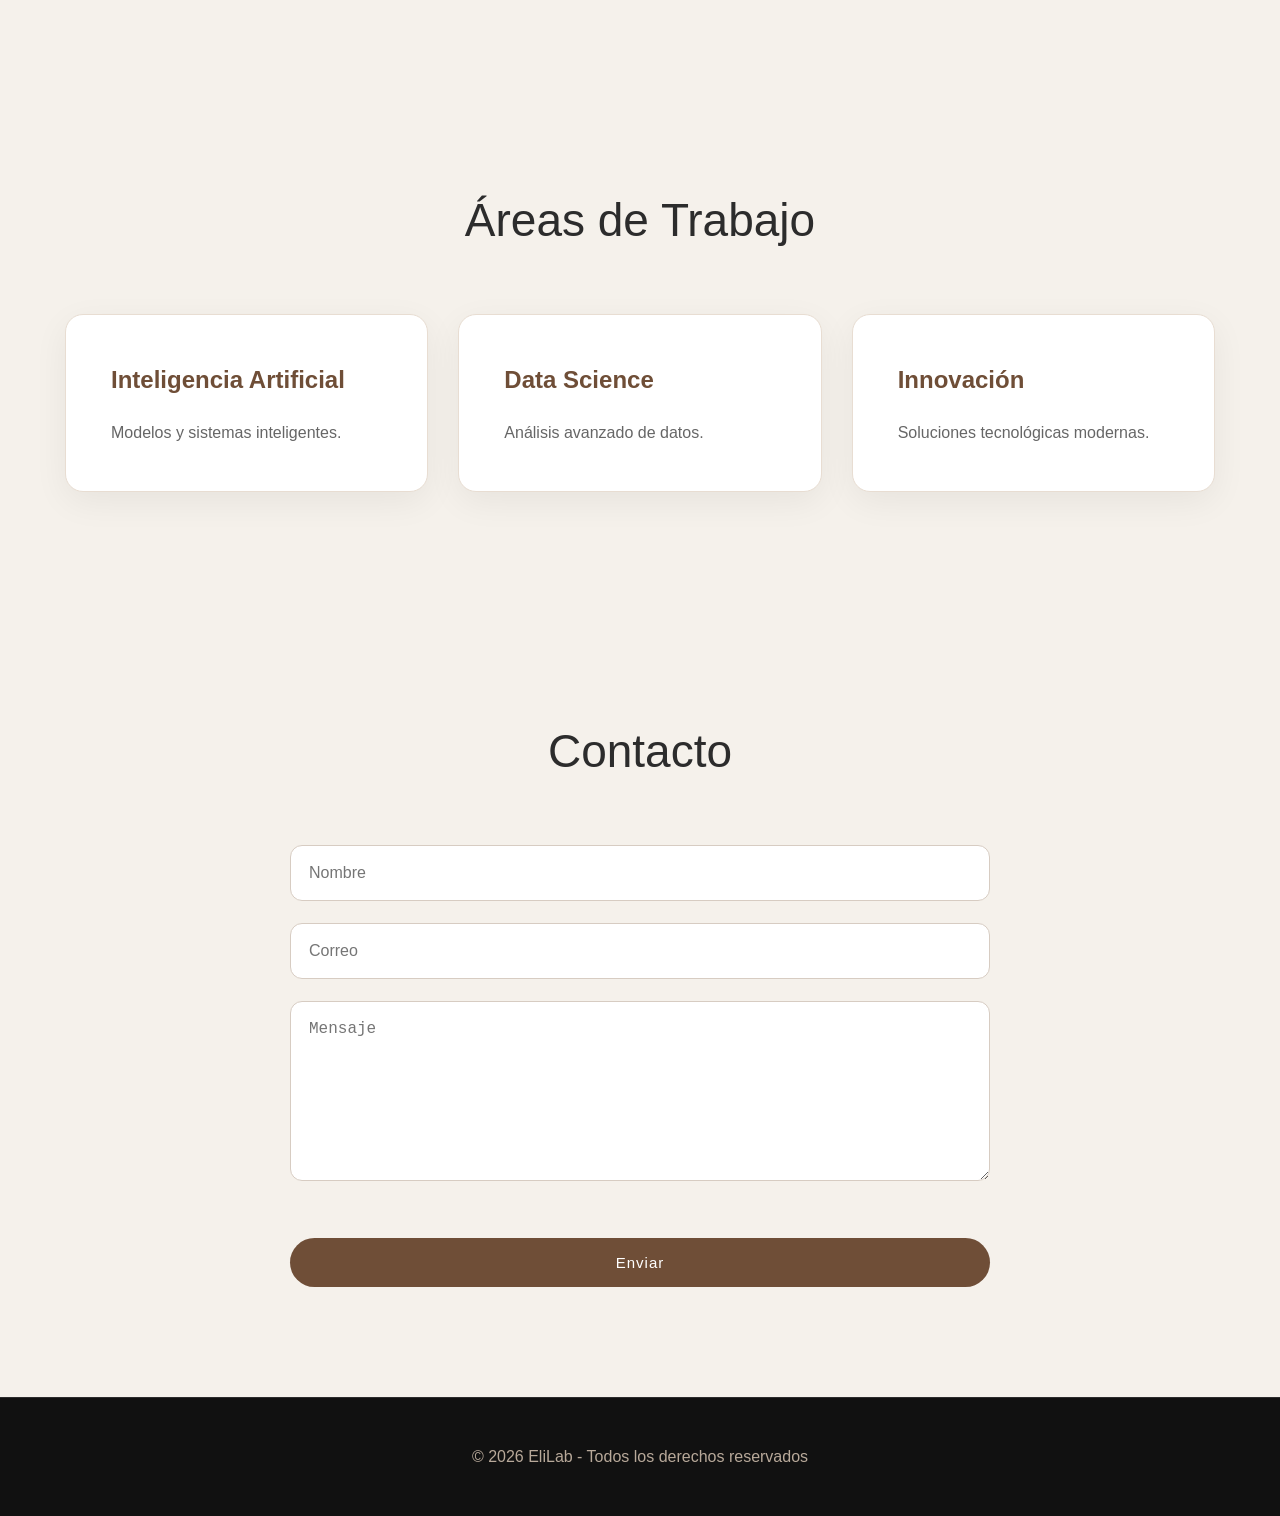
==== commit 693d1802: "Update index.html" ====
--- a/index.html
+++ b/index.html
@@ -3,31 +3,23 @@
 <head>
     <meta charset="UTF-8">
     <meta name="viewport" content="width=device-width, initial-scale=1.0">
-
     <title>EliLab</title>
-
     <link rel="stylesheet" href="style.css">
 </head>
 <body>
 
     <!-- HEADER -->
     <header>
-
-        <img src="assets/ELI_Square.png"
-             alt="EliLab Logo"
-             class="logo">
-
+        <img src="assets/ELI_Square.png" alt="EliLab Logo" class="logo">
         <h1>EliLab</h1>
-
         <p>Laboratorio de Investigación </p>
-
     </header>
 
     <!-- NAV -->
     <nav>
         <a href="#inicio">Inicio</a>
-        <a href="#sobre.html">Sobre</a>
-        <a href="#areas.html">Áreas</a>
+        <a href="#sobre">Sobre</a>
+        <a href="#areas">Áreas</a>
         <a href="equipo.html">Equipo</a>
         <a href="trabajos.html">Trabajos</a>
         <a href="#contacto">Contacto</a>
@@ -36,91 +28,70 @@
     <!-- HERO -->
     <section class="hero" id="inicio">
 
+        <!-- VIDEO DE FONDO -->
+        <!-- Las etiquetas autoplay, loop y muted son obligatorias para que los navegadores permitan que se reproduzca solo -->
+        <video autoplay loop muted playsinline class="video-fondo">
+            <source src="assets/bioma_profundo.mp4" type="video/mp4">
+        </video>
+
+        <!-- CONTENIDO DEL HERO -->
         <div class="hero-content">
-
             <h2>Innovación con propósito</h2>
-
             <p>
                 Investigación científica, tecnología y desarrollo
                 para soluciones del futuro.
             </p>
-
             <button onclick="mostrarMensaje()">
                 Explorar
             </button>
-
         </div>
 
     </section>
 
     <!-- SOBRE -->
     <section id="sobre">
-
         <div class="container">
-
             <h2>Sobre EliLab</h2>
-
             <p>
                 EliLab es un laboratorio dedicado a la investigación,
                 innovación tecnológica y desarrollo de soluciones científicas
                 con enfoque moderno y profesional.
             </p>
-
         </div>
-
     </section>
 
     <!-- ÁREAS -->
     <section id="areas">
-
         <div class="container">
-
             <h2>Áreas de Trabajo</h2>
-
             <div class="cards">
-
                 <div class="card">
                     <h3>Inteligencia Artificial</h3>
                     <p>Modelos y sistemas inteligentes.</p>
                 </div>
-
                 <div class="card">
                     <h3>Data Science</h3>
                     <p>Análisis avanzado de datos.</p>
                 </div>
-
                 <div class="card">
                     <h3>Innovación</h3>
                     <p>Soluciones tecnológicas modernas.</p>
                 </div>
-
             </div>
-
         </div>
-
     </section>
 
     <!-- CONTACTO -->
     <section id="contacto">
-
         <div class="container">
-
             <h2>Contacto</h2>
-
             <form>
-
                 <input type="text" placeholder="Nombre" required>
-
                 <input type="email" placeholder="Correo" required>
-
                 <textarea placeholder="Mensaje" required></textarea>
-
                 <button type="submit">Enviar</button>
-
             </form>
-
         </div>
-
     </section>
 
     <!-- FOOTER -->
--- a/style.css
+++ b/style.css
@@ -302,3 +302,30 @@
     }
 
 }
+
+/* =========================================
+   ESTILOS PARA LAS TARJETAS DE EQUIPO
+   ========================================= */
+
+.equipo-card {
+    display: flex; /* Permite colocar elementos lado a lado */
+    align-items: center; /* Centra el texto y la imagen verticalmente */
+    justify-content: space-between; /* Empuja la foto a la derecha */
+    gap: 20px; /* Crea un espacio entre el texto y la foto */
+    text-align: left; /* Asegura que el texto se lea de izquierda a derecha */
+}
+
+/* El bloque de texto ocupa el espacio que sobra */
+.info-texto {
+    flex-grow: 1; 
+}
+
+/* Estilo para la foto de perfil */
+.foto-perfil {
+    width: 90px; /* Ancho de la foto (puedes achicarlo a 70px si lo ves muy grande) */
+    height: 90px; /* Alto de la foto (debe ser igual al ancho) */
+    border-radius: 50%; /* Hace que la foto sea un círculo perfecto */
+    object-fit: cover; /* Evita que la foto se estire o se deforme */
+    flex-shrink: 0; /* Evita que la foto se aplaste si escribes mucho texto */
+    border: 3px solid #ccc; /* Opcional: un pequeño borde gris alrededor de la foto */
+}
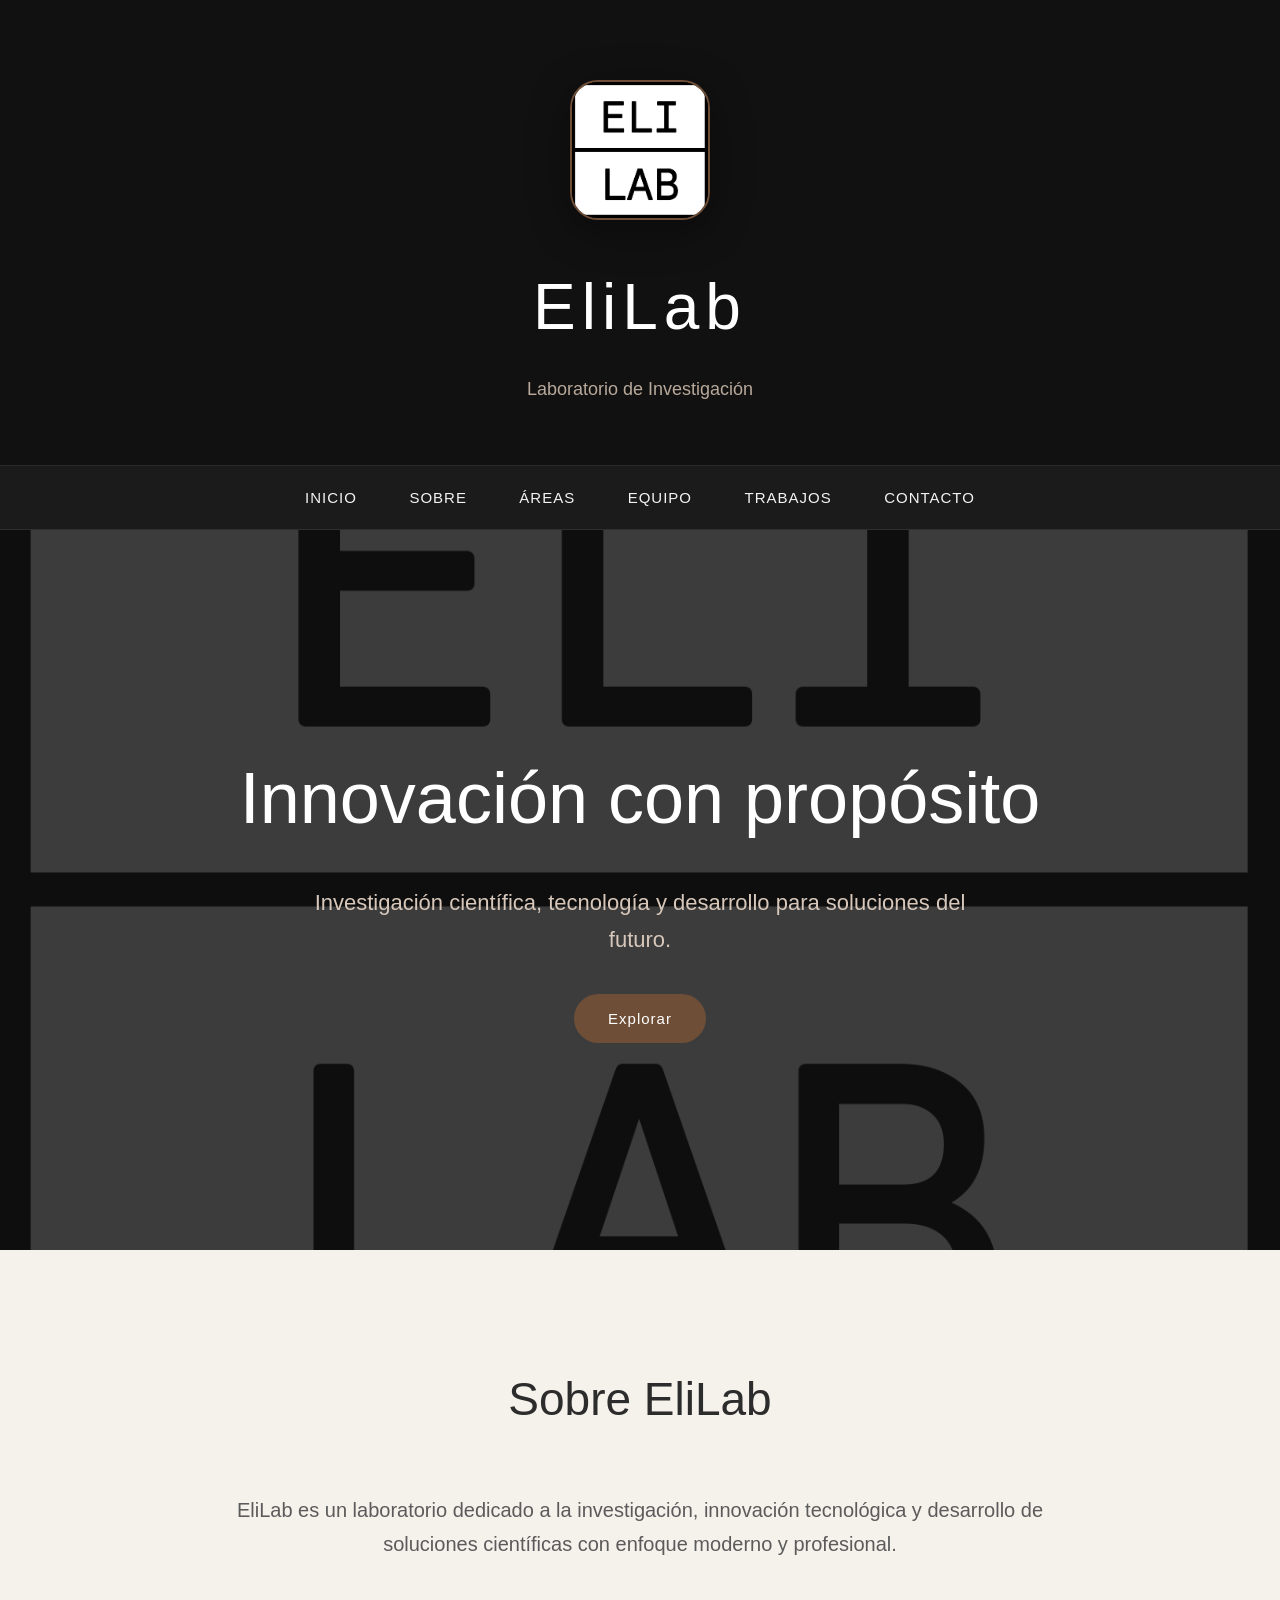
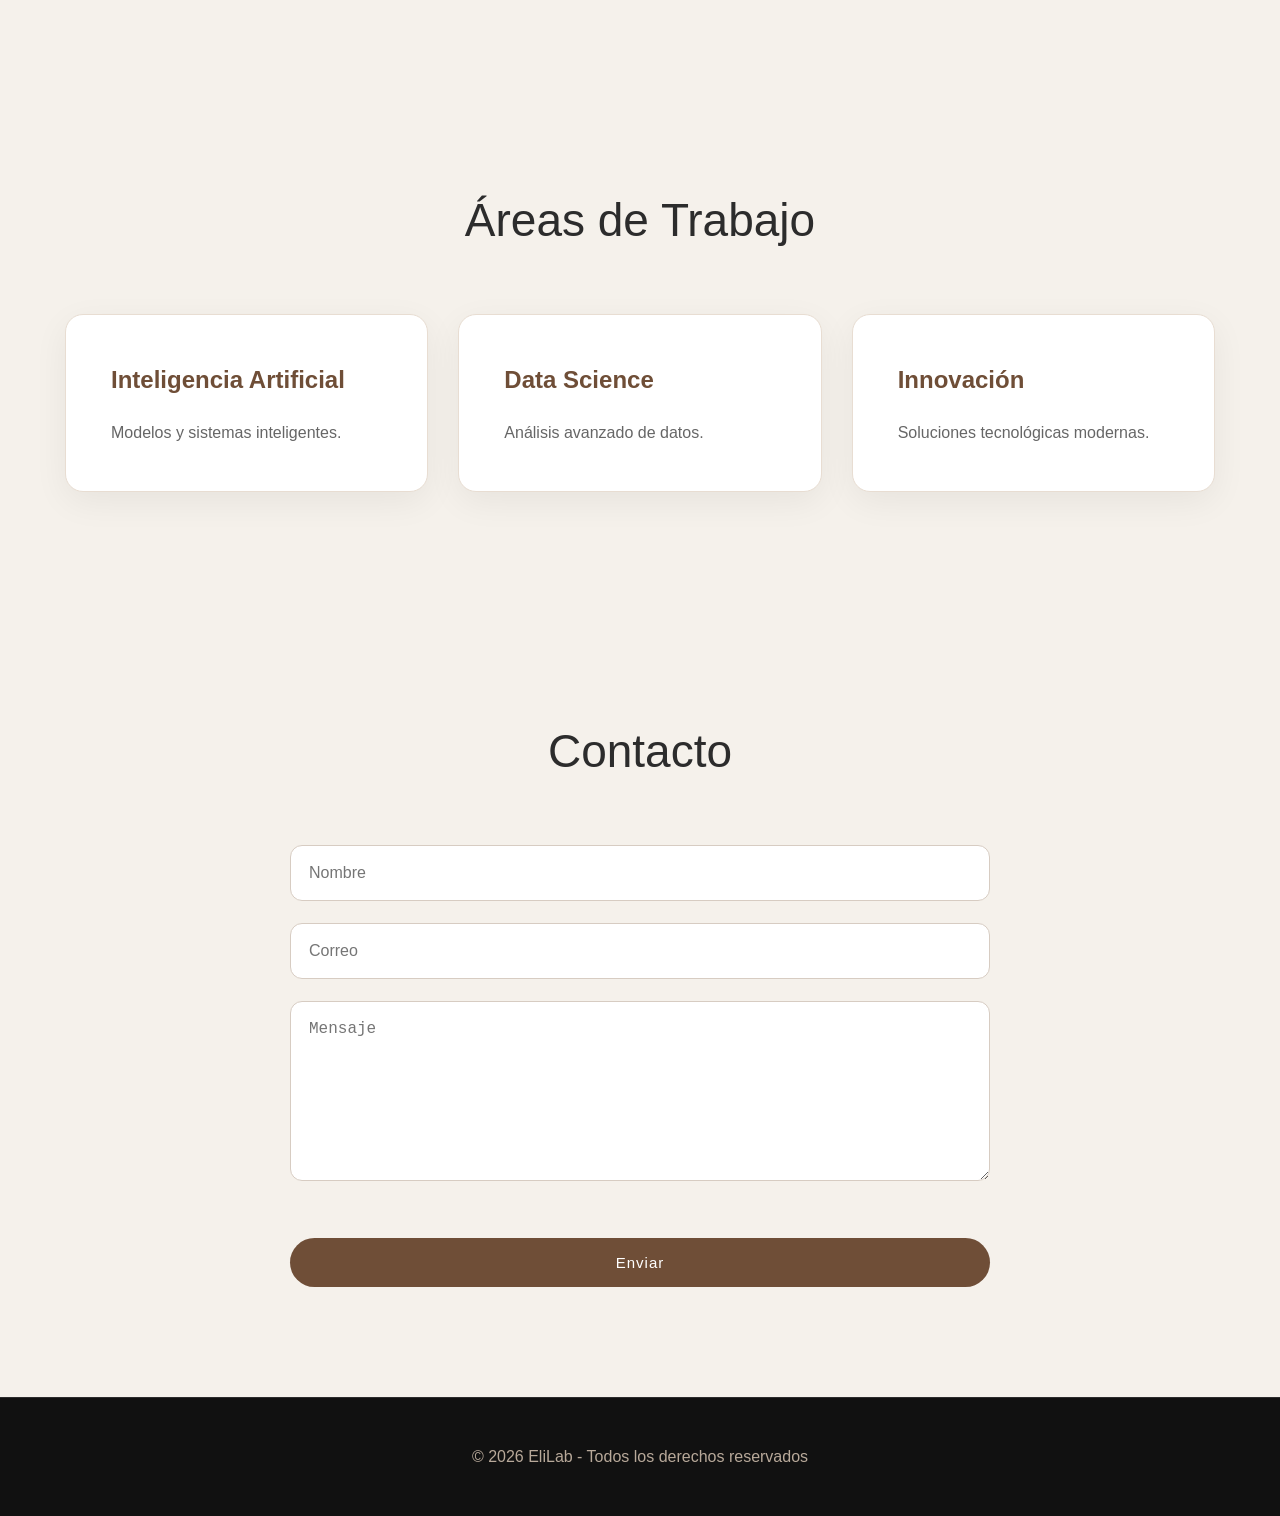
==== commit d15441df: "Update index.html" ====
--- a/index.html
+++ b/index.html
@@ -31,7 +31,7 @@
         <!-- VIDEO DE FONDO -->
         <!-- Las etiquetas autoplay, loop y muted son obligatorias para que los navegadores permitan que se reproduzca solo -->
         <video autoplay loop muted playsinline class="video-fondo">
-            <source src="assets/bioma_profundo.mp4" type="video/mp4">
+            <source src="assets/video_entrada.mp4" type="video/mp4">
         </video>
 
         <!-- CONTENIDO DEL HERO -->
--- a/style.css
+++ b/style.css
@@ -329,3 +329,34 @@
     flex-shrink: 0; /* Evita que la foto se aplaste si escribes mucho texto */
     border: 3px solid #ccc; /* Opcional: un pequeño borde gris alrededor de la foto */
 }
+
+/* =========================================
+   ESTILOS PARA EL VIDEO DE FONDO (HERO)
+   ========================================= */
+
+.hero {
+    position: relative; /* Fundamental para que el video se guíe por esta caja */
+    overflow: hidden; /* Corta cualquier pedazo de video que sobresalga */
+    /* Nota: Si en tu CSS actual .hero tiene un 'background-image' o 'background-color', 
+       puedes dejarlo como "plan B" por si el internet del usuario es lento y el video tarda en cargar */
+}
+
+.video-fondo {
+    position: absolute;
+    top: 0;
+    left: 0;
+    width: 100%;
+    height: 100%;
+    object-fit: cover; /* Esto es clave: hace que el video llene toda la pantalla sin achatarse */
+    z-index: -1; /* El número negativo envía el video detrás de todo el texto */
+    
+    /* OPCIONAL: Si el video es muy claro y no deja leer el texto blanco, 
+       descomenta la siguiente línea para oscurecer el video un poco: */
+    /* filter: brightness(0.4); */
+}
+
+/* Aseguramos que el texto y el botón queden por encima del video */
+.hero-content {
+    position: relative;
+    z-index: 1; 
+}
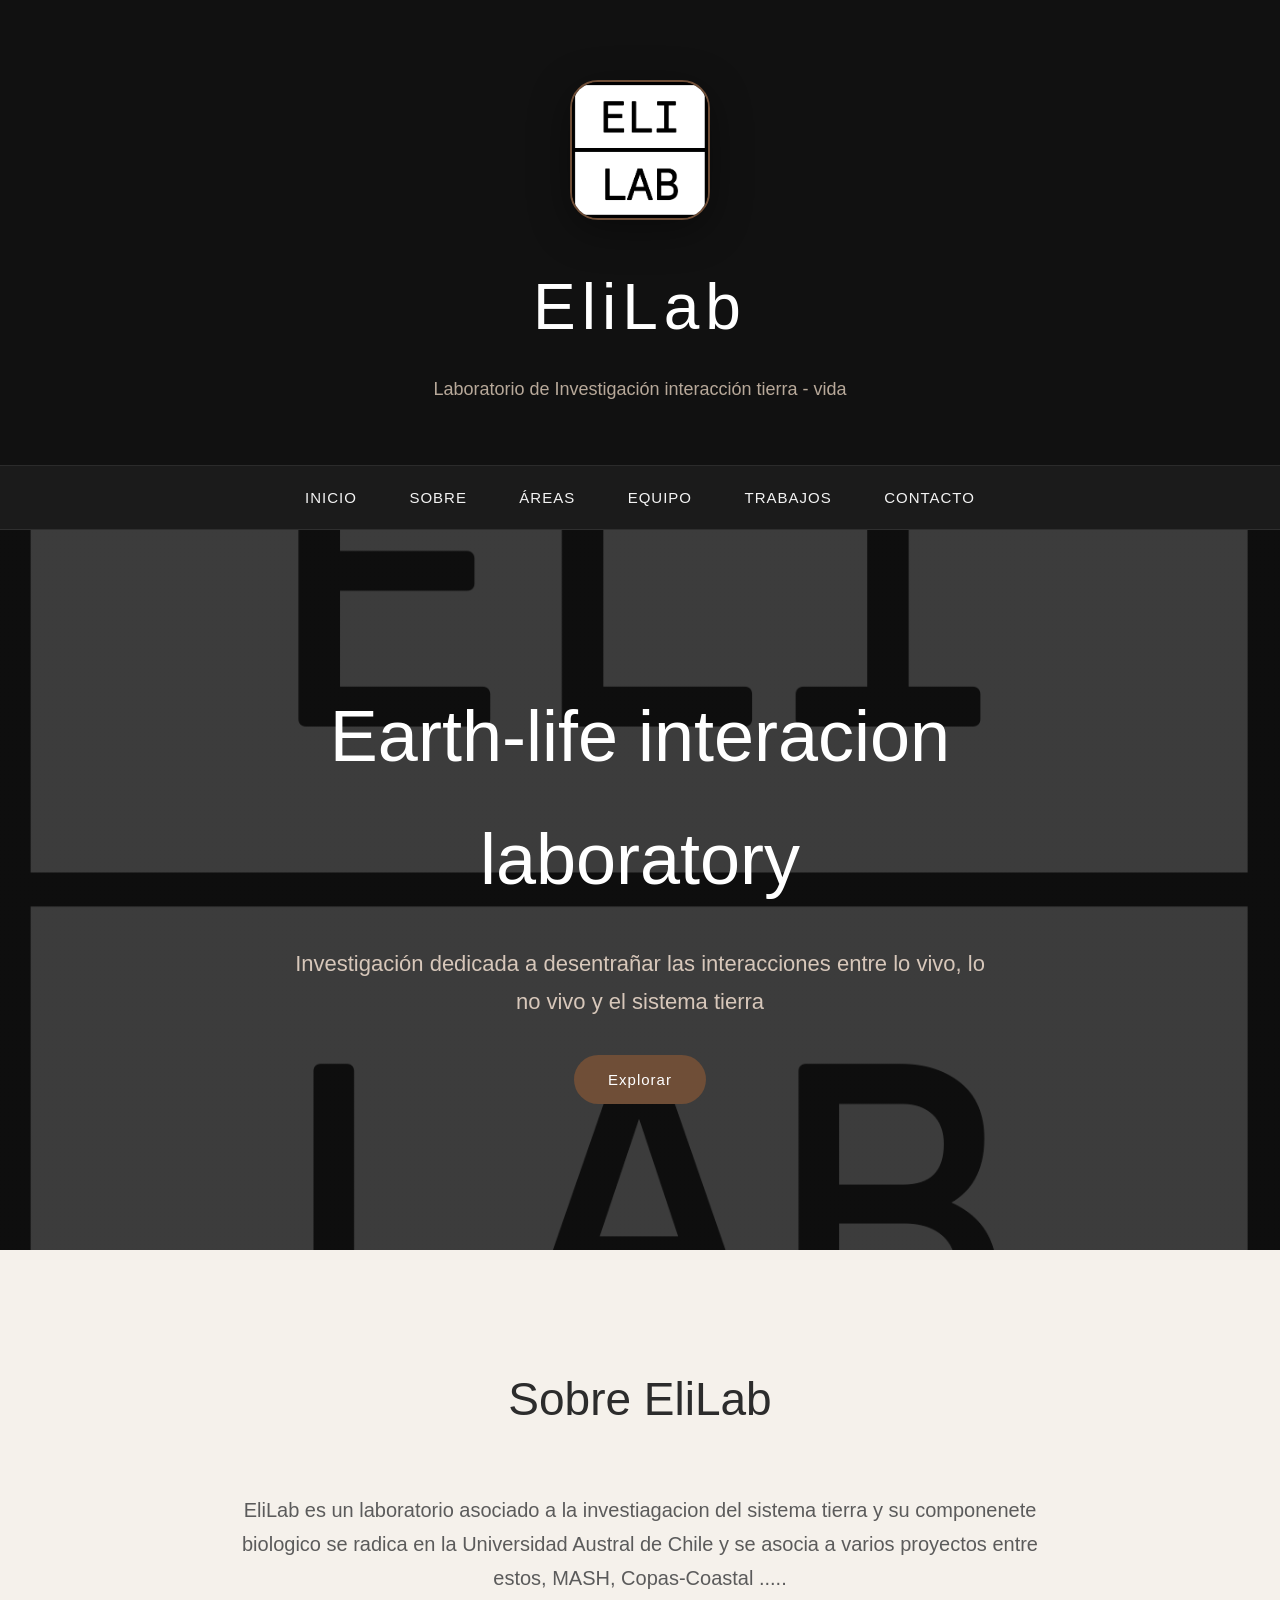
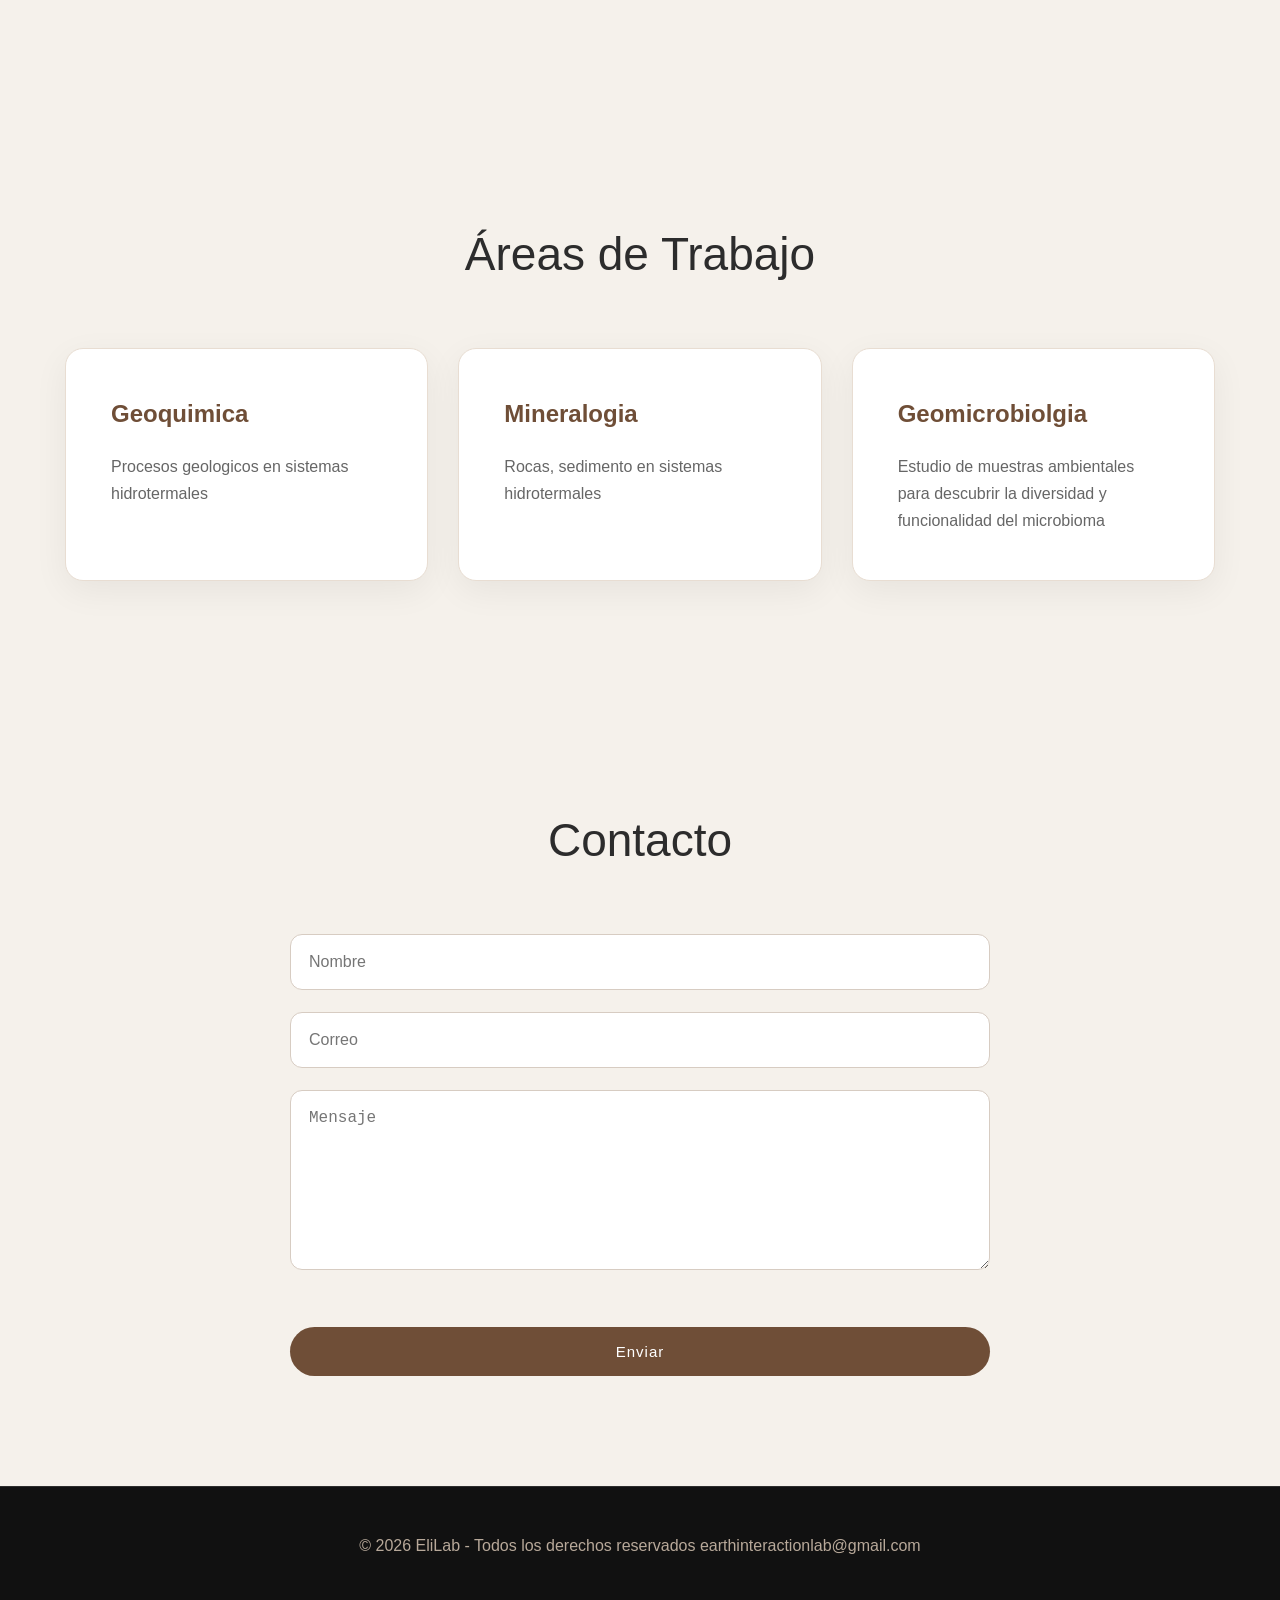
==== commit f4d3e664: "Update index.html" ====
--- a/index.html
+++ b/index.html
@@ -12,7 +12,7 @@
     <header>
         <img src="assets/ELI_Square.png" alt="EliLab Logo" class="logo">
         <h1>EliLab</h1>
-        <p>Laboratorio de Investigación </p>
+        <p>Laboratorio de Investigación interacción tierra - vida </p>
     </header>
 
     <!-- NAV -->
@@ -36,10 +36,10 @@
 
         <!-- CONTENIDO DEL HERO -->
         <div class="hero-content">
-            <h2>Innovación con propósito</h2>
+            <h2>Earth-life interacion laboratory</h2>
             <p>
-                Investigación científica, tecnología y desarrollo
-                para soluciones del futuro.
+                Investigación dedicada a desentrañar las interacciones 
+                entre lo vivo, lo no vivo y el sistema tierra
             </p>
             <button onclick="mostrarMensaje()">
                 Explorar
@@ -53,9 +53,8 @@
         <div class="container">
             <h2>Sobre EliLab</h2>
             <p>
-                EliLab es un laboratorio dedicado a la investigación,
-                innovación tecnológica y desarrollo de soluciones científicas
-                con enfoque moderno y profesional.
+                EliLab es un laboratorio asociado a la investiagacion del sistema tierra y su componenete biologico
+                se radica en la Universidad Austral de Chile y se asocia a varios proyectos entre estos, MASH, Copas-Coastal .....
             </p>
         </div>
     </section>
@@ -66,16 +65,16 @@
             <h2>Áreas de Trabajo</h2>
             <div class="cards">
                 <div class="card">
-                    <h3>Inteligencia Artificial</h3>
-                    <p>Modelos y sistemas inteligentes.</p>
+                    <h3>Geoquimica</h3>
+                    <p>Procesos geologicos en sistemas hidrotermales</p>
                 </div>
                 <div class="card">
-                    <h3>Data Science</h3>
-                    <p>Análisis avanzado de datos.</p>
+                    <h3>Mineralogia</h3>
+                    <p>Rocas, sedimento en sistemas hidrotermales</p>
                 </div>
                 <div class="card">
-                    <h3>Innovación</h3>
-                    <p>Soluciones tecnológicas modernas.</p>
+                    <h3>Geomicrobiolgia</h3>
+                    <p>Estudio de muestras ambientales para descubrir la diversidad y funcionalidad del microbioma</p>
                 </div>
             </div>
         </div>
@@ -97,6 +96,7 @@
     <!-- FOOTER -->
     <footer>
         © 2026 EliLab - Todos los derechos reservados
+        earthinteractionlab@gmail.com
     </footer>
 
     <script src="script.js"></script>
--- a/style.css
+++ b/style.css
@@ -330,33 +330,61 @@
     border: 3px solid #ccc; /* Opcional: un pequeño borde gris alrededor de la foto */
 }
 
-/* =========================================
-   ESTILOS PARA EL VIDEO DE FONDO (HERO)
-   ========================================= */
-
+/* 1. EL CONTENEDOR PRINCIPAL */
 .hero {
-    position: relative; /* Fundamental para que el video se guíe por esta caja */
-    overflow: hidden; /* Corta cualquier pedazo de video que sobresalga */
-    /* Nota: Si en tu CSS actual .hero tiene un 'background-image' o 'background-color', 
-       puedes dejarlo como "plan B" por si el internet del usuario es lento y el video tarda en cargar */
-}
-
+    position: relative; /* ¡CRÍTICO! Esto obliga al video a no salirse de esta sección */
+    overflow: hidden; /* Corta cualquier borde del video que sobresalga */
+    
+    /* Probablemente ya tengas esto para centrar tu texto: */
+    min-height: 80vh; /* O la altura que prefieras */
+    display: flex;
+    align-items: center;
+    justify-content: center;
+}
+
+/* 2. EL VIDEO DE FONDO */
 .video-fondo {
-    position: absolute;
+    position: absolute; /* Saca al video del flujo normal y lo deja flotando */
     top: 0;
     left: 0;
     width: 100%;
     height: 100%;
-    object-fit: cover; /* Esto es clave: hace que el video llene toda la pantalla sin achatarse */
-    z-index: -1; /* El número negativo envía el video detrás de todo el texto */
-    
-    /* OPCIONAL: Si el video es muy claro y no deja leer el texto blanco, 
-       descomenta la siguiente línea para oscurecer el video un poco: */
-    /* filter: brightness(0.4); */
-}
-
-/* Aseguramos que el texto y el botón queden por encima del video */
+    object-fit: cover; /* Obliga al video a rellenar toda la pantalla sin achatarse */
+    z-index: -1; /* ¡Esto es la magia! El -1 manda el video hacia atrás, detrás del texto */
+}
+
+/* 3. EL TEXTO Y BOTÓN */
 .hero-content {
-    position: relative;
-    z-index: 1; 
-}
+    position: relative; /* Necesario para que el z-index funcione */
+    z-index: 1; /* Asegura que el texto se quede por encima del video */
+    text-align: center; /* Para centrar tu texto */
+}
+
+/* =========================================
+   ESTILOS PARA LAS TARJETAS DE TRABAJOS
+   ========================================= */
+
+.trabajo-card {
+    display: flex;
+    align-items: center;
+    justify-content: space-between;
+    gap: 20px;
+    text-align: left;
+}
+
+/* Estilo para las imágenes de los proyectos */
+.foto-proyecto {
+    width: 120px; /* Un poco más grande que la foto de perfil */
+    height: 120px;
+    border-radius: 12px; /* Cuadrado con bordes suaves */
+    object-fit: cover;
+    flex-shrink: 0;
+    transition: transform 0.3s ease, box-shadow 0.3s ease; /* Prepara el efecto hover */
+    border: 1px solid #ddd;
+}
+
+/* Efecto visual al pasar el cursor (hover) para indicar que es un enlace */
+.foto-proyecto:hover {
+    transform: scale(1.05); /* Aumenta el tamaño un 5% */
+    box-shadow: 0 4px 8px rgba(0, 0, 0, 0.2); /* Agrega una pequeña sombra */
+}
